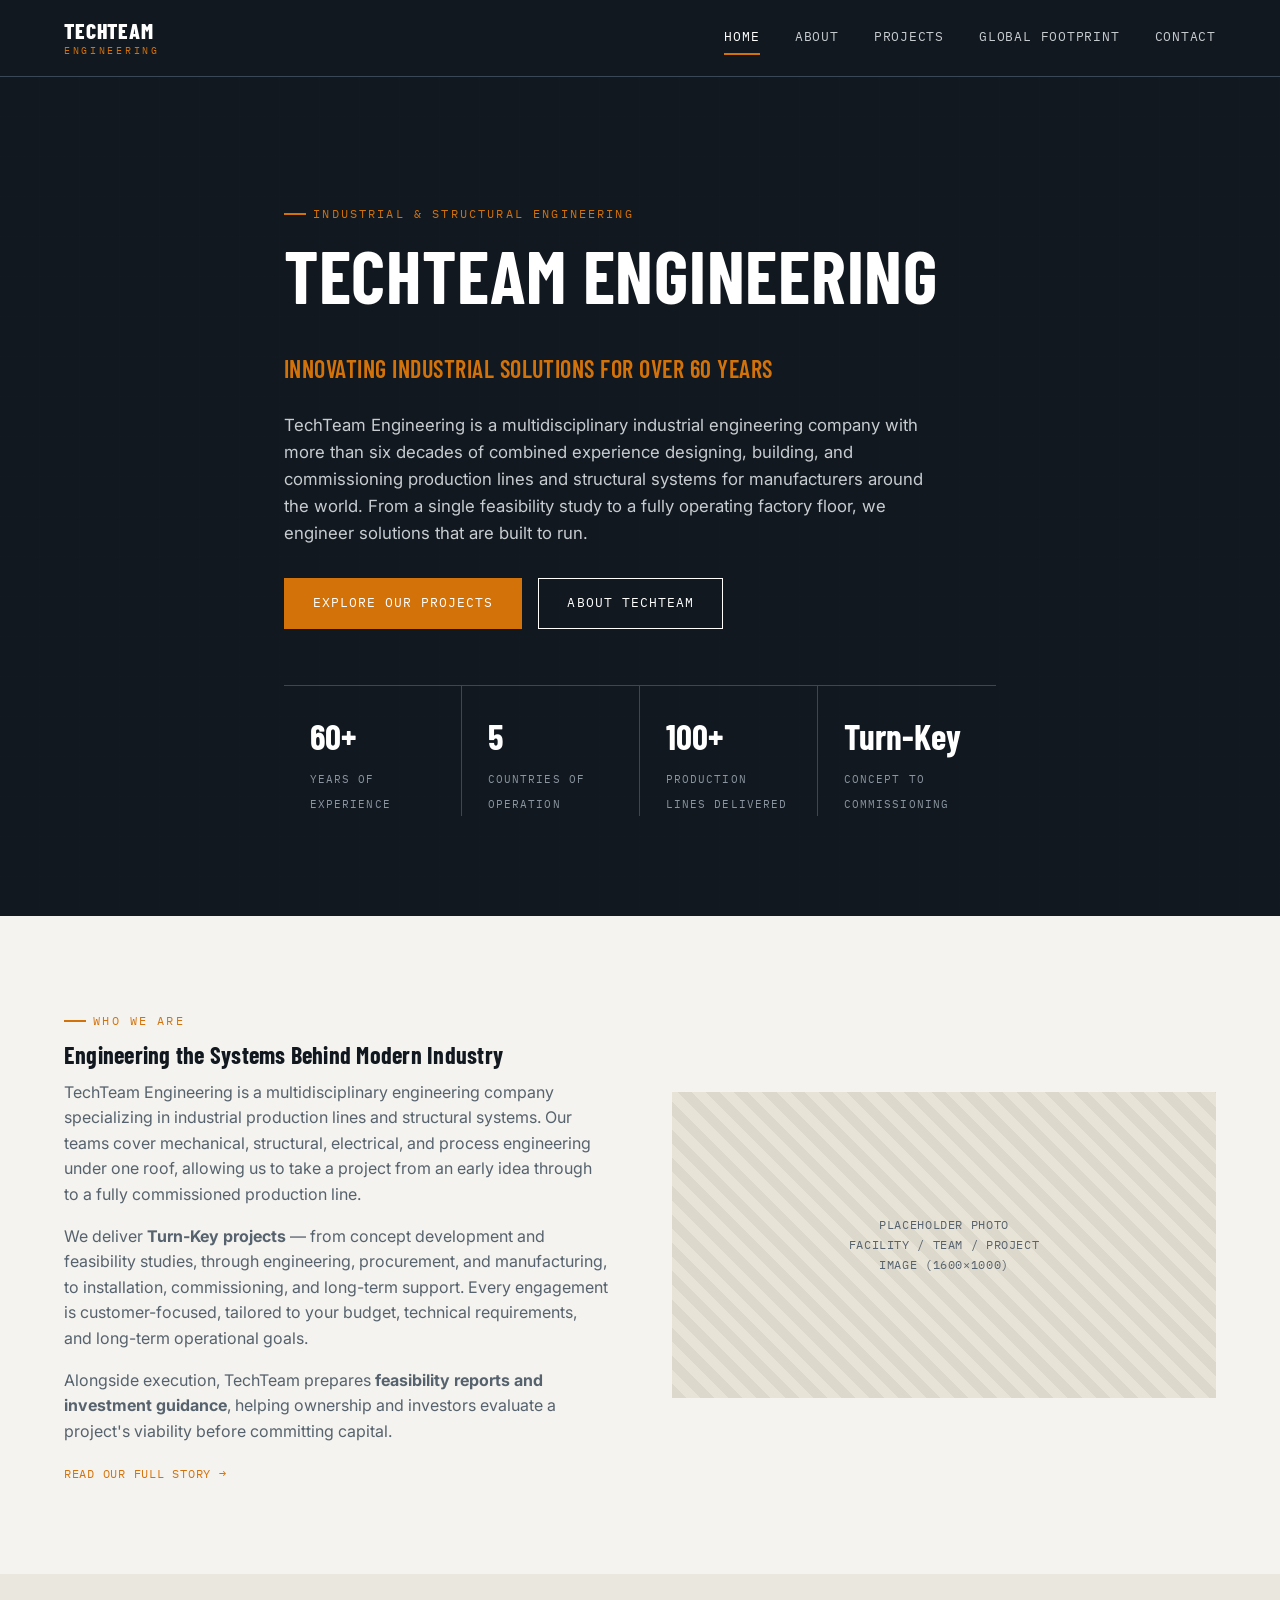
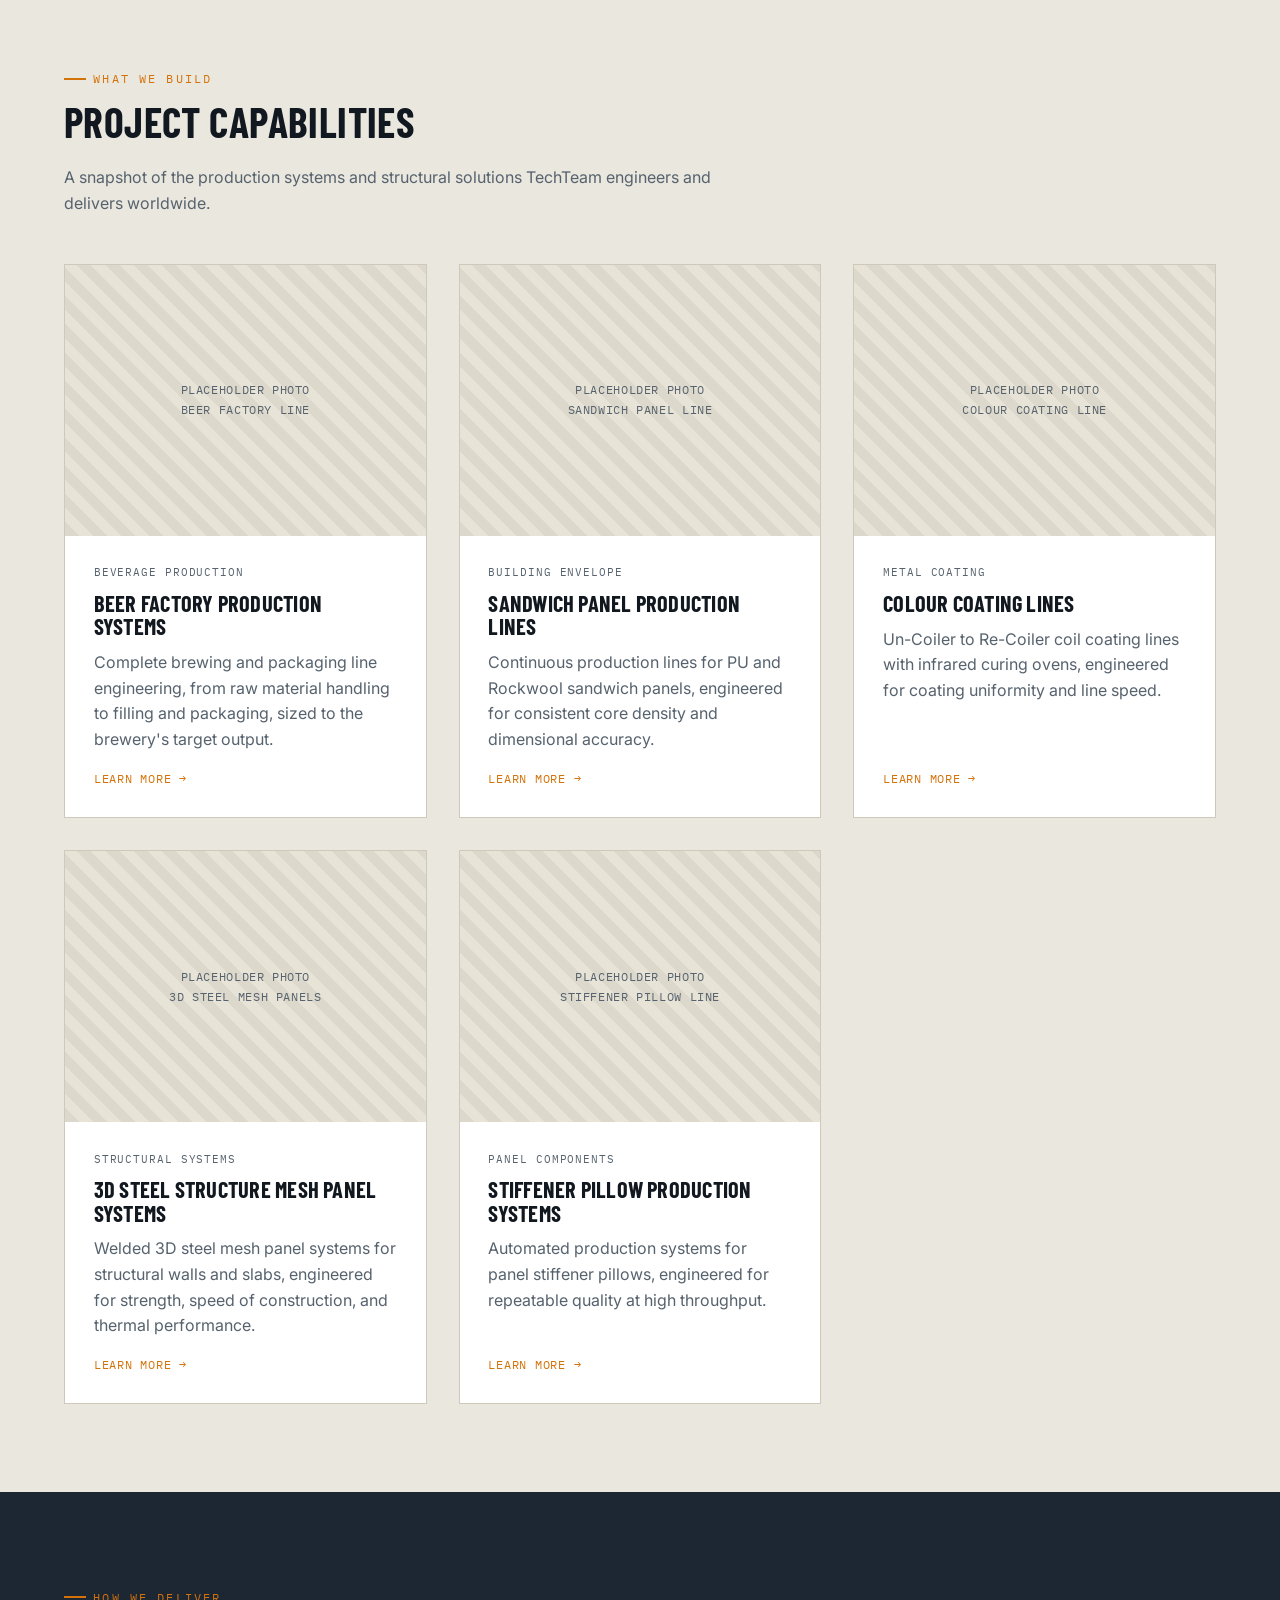
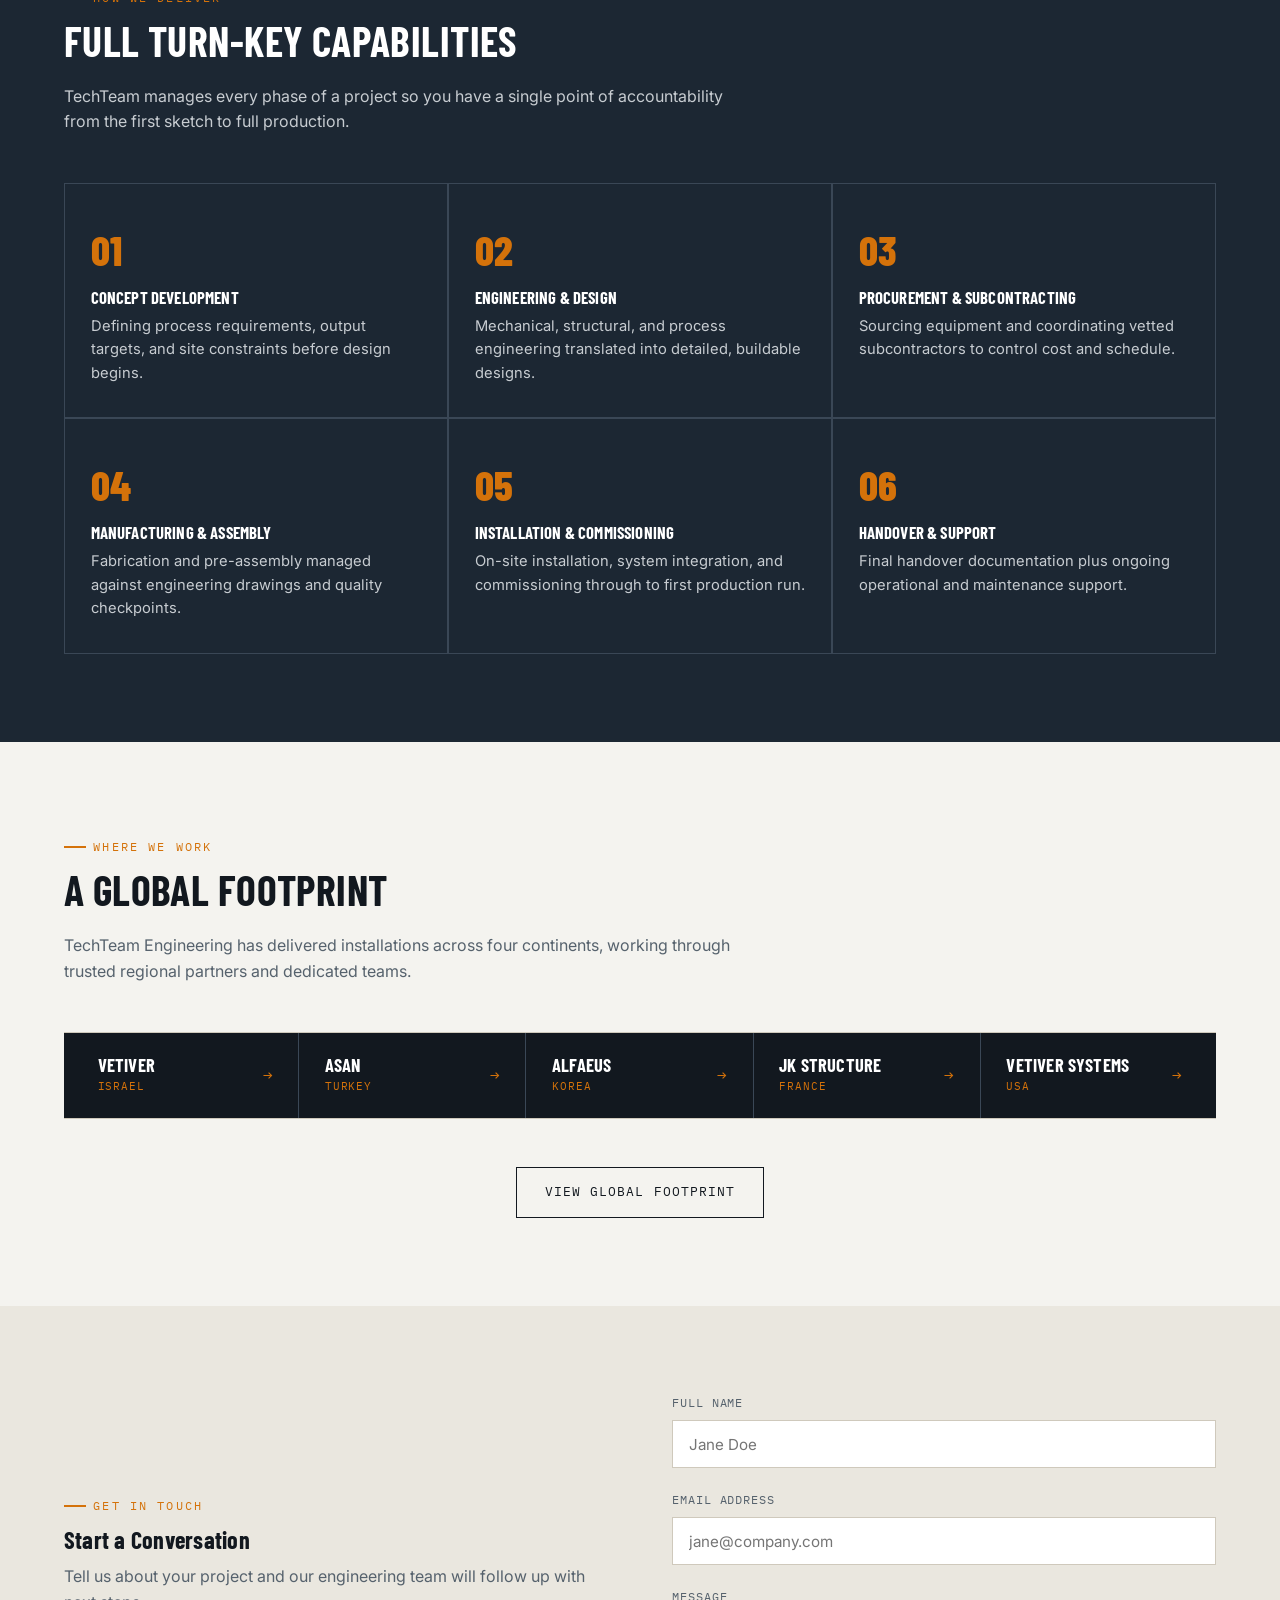
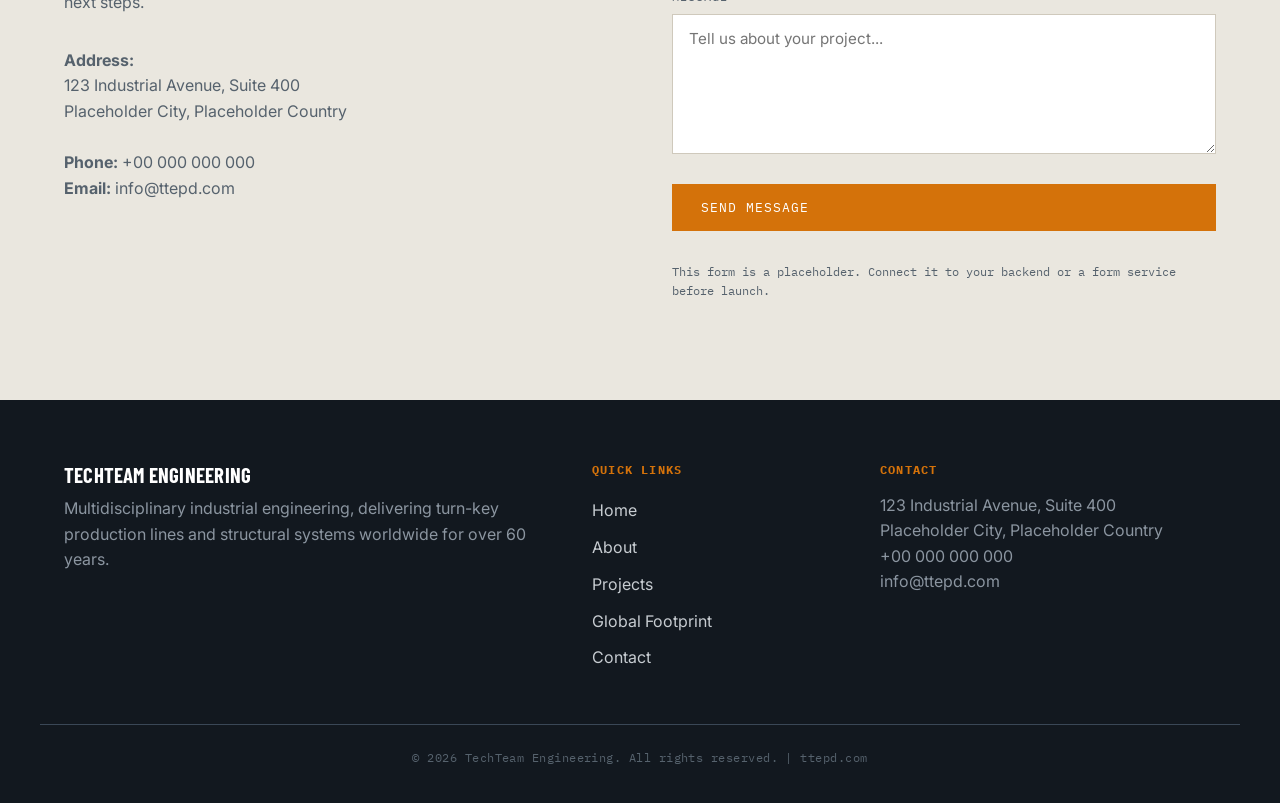
==== index.html @ 0a1051e6 "Initial upload" ====
<!DOCTYPE html>
<html lang="en">
<head>
<meta charset="UTF-8">
<meta name="viewport" content="width=device-width, initial-scale=1.0">
<title>TechTeam Engineering | Industrial Production Systems &amp; Turn-Key Solutions</title>
<meta name="description" content="TechTeam Engineering delivers turn-key industrial production lines and structural systems, from concept to commissioning, for over 60 years.">
<link rel="stylesheet" href="css/style.css">
</head>
<body>

<!-- ============================= HEADER / NAV ============================= -->
<header class="site-header">
  <div class="container header-inner">
    <a href="index.html" class="logo">TECHTEAM<span>ENGINEERING</span></a>
    <nav class="site-nav" id="siteNav">
      <a href="index.html">Home</a>
      <a href="about.html">About</a>
      <a href="projects.html">Projects</a>
      <a href="global-footprint.html">Global Footprint</a>
      <a href="contact.html">Contact</a>
    </nav>
    <button class="nav-toggle" id="navToggle" aria-label="Toggle navigation" aria-expanded="false">
      <span></span><span></span><span></span>
    </button>
  </div>
</header>

<main>

  <!-- ============================= 1. HERO SECTION ============================= -->
  <section class="hero">
    <div class="container hero-inner">
      <span class="eyebrow">Industrial &amp; Structural Engineering</span>
      <h1>TechTeam Engineering</h1>
      <p class="subtitle">Innovating Industrial Solutions for Over 60 Years</p>
      <!-- Placeholder: replace with the client's refined company introduction copy -->
      <p class="lead">
        TechTeam Engineering is a multidisciplinary industrial engineering company with more than six decades
        of combined experience designing, building, and commissioning production lines and structural systems
        for manufacturers around the world. From a single feasibility study to a fully operating factory floor,
        we engineer solutions that are built to run.
      </p>
      <div class="hero-actions">
        <a href="projects.html" class="btn btn-primary">Explore Our Projects</a>
        <a href="about.html" class="btn btn-outline">About TechTeam</a>
      </div>

      <!-- Nameplate stat strip — placeholder figures, update with verified company data -->
      <div class="nameplate">
        <div class="nameplate-item">
          <span class="num">60+</span>
          <span class="label">Years of Experience</span>
        </div>
        <div class="nameplate-item">
          <span class="num">5</span>
          <span class="label">Countries of Operation</span>
        </div>
        <div class="nameplate-item">
          <span class="num">100+</span>
          <span class="label">Production Lines Delivered</span>
        </div>
        <div class="nameplate-item">
          <span class="num">Turn-Key</span>
          <span class="label">Concept to Commissioning</span>
        </div>
      </div>
    </div>
  </section>

  <!-- ============================= 2. ABOUT / INTRO SECTION ============================= -->
  <section id="about">
    <div class="container split">
      <div>
        <span class="eyebrow">Who We Are</span>
        <h2>Engineering the Systems Behind Modern Industry</h2>
        <!-- Placeholder: expand with the company's full "About" narrative -->
        <p>
          TechTeam Engineering is a multidisciplinary engineering company specializing in industrial production
          lines and structural systems. Our teams cover mechanical, structural, electrical, and process
          engineering under one roof, allowing us to take a project from an early idea through to a fully
          commissioned production line.
        </p>
        <p>
          We deliver <strong>Turn-Key projects</strong> — from concept development and feasibility studies,
          through engineering, procurement, and manufacturing, to installation, commissioning, and long-term
          support. Every engagement is customer-focused, tailored to your budget, technical requirements, and
          long-term operational goals.
        </p>
        <p>
          Alongside execution, TechTeam prepares <strong>feasibility reports and investment guidance</strong>,
          helping ownership and investors evaluate a project's viability before committing capital.
        </p>
        <a href="about.html" class="card-link">Read Our Full Story →</a>
      </div>
      <div>
        <!-- Placeholder: replace with a photo of a TechTeam facility, project, or team -->
        <div class="placeholder-img wide blueprint-frame">
          <span>Placeholder Photo<br>Facility / Team / Project Image (1600×1000)</span>
        </div>
      </div>
    </div>
  </section>

  <!-- ============================= 3. PROJECTS OVERVIEW SECTION ============================= -->
  <section class="section-alt" id="projects-overview">
    <div class="container">
      <div class="section-head">
        <span class="eyebrow">What We Build</span>
        <h2>Project Capabilities</h2>
        <p>A snapshot of the production systems and structural solutions TechTeam engineers and delivers worldwide.</p>
      </div>

      <div class="card-grid">

        <!-- Project card 1 -->
        <div class="card">
          <div class="placeholder-img blueprint-frame">
            <span>Placeholder Photo<br>Beer Factory Line</span>
          </div>
          <div class="card-body">
            <span class="card-tag">Beverage Production</span>
            <h3>Beer Factory Production Systems</h3>
            <!-- Placeholder: add detailed description of beer factory systems -->
            <p>Complete brewing and packaging line engineering, from raw material handling to filling and
            packaging, sized to the brewery's target output.</p>
            <a class="card-link" href="projects.html#beer-factory">Learn More →</a>
          </div>
        </div>

        <!-- Project card 2 -->
        <div class="card">
          <div class="placeholder-img blueprint-frame">
            <span>Placeholder Photo<br>Sandwich Panel Line</span>
          </div>
          <div class="card-body">
            <span class="card-tag">Building Envelope</span>
            <h3>Sandwich Panel Production Lines</h3>
            <!-- Placeholder: add detailed description of PU / Rockwool panel lines -->
            <p>Continuous production lines for PU and Rockwool sandwich panels, engineered for consistent
            core density and dimensional accuracy.</p>
            <a class="card-link" href="projects.html#sandwich-panel">Learn More →</a>
          </div>
        </div>

        <!-- Project card 3 -->
        <div class="card">
          <div class="placeholder-img blueprint-frame">
            <span>Placeholder Photo<br>Colour Coating Line</span>
          </div>
          <div class="card-body">
            <span class="card-tag">Metal Coating</span>
            <h3>Colour Coating Lines</h3>
            <!-- Placeholder: add detailed description of un-coiler to re-coiler process -->
            <p>Un-Coiler to Re-Coiler coil coating lines with infrared curing ovens, engineered for coating
            uniformity and line speed.</p>
            <a class="card-link" href="projects.html#colour-coating">Learn More →</a>
          </div>
        </div>

        <!-- Project card 4 -->
        <div class="card">
          <div class="placeholder-img blueprint-frame">
            <span>Placeholder Photo<br>3D Steel Mesh Panels</span>
          </div>
          <div class="card-body">
            <span class="card-tag">Structural Systems</span>
            <h3>3D Steel Structure Mesh Panel Systems</h3>
            <!-- Placeholder: add detailed description of 3D mesh panel systems -->
            <p>Welded 3D steel mesh panel systems for structural walls and slabs, engineered for strength,
            speed of construction, and thermal performance.</p>
            <a class="card-link" href="projects.html#3d-mesh">Learn More →</a>
          </div>
        </div>

        <!-- Project card 5 -->
        <div class="card">
          <div class="placeholder-img blueprint-frame">
            <span>Placeholder Photo<br>Stiffener Pillow Line</span>
          </div>
          <div class="card-body">
            <span class="card-tag">Panel Components</span>
            <h3>Stiffener Pillow Production Systems</h3>
            <!-- Placeholder: add detailed description of stiffener pillow systems -->
            <p>Automated production systems for panel stiffener pillows, engineered for repeatable quality
            at high throughput.</p>
            <a class="card-link" href="projects.html#stiffener-pillow">Learn More →</a>
          </div>
        </div>

      </div>
    </div>
  </section>

  <!-- ============================= 4. TURN-KEY SOLUTIONS SECTION ============================= -->
  <section class="section-dark" id="turn-key">
    <div class="container">
      <div class="section-head">
        <span class="eyebrow">How We Deliver</span>
        <h2>Full Turn-Key Capabilities</h2>
        <p>TechTeam manages every phase of a project so you have a single point of accountability from the
        first sketch to full production.</p>
      </div>

      <div class="process-list">
        <div class="process-step">
          <span class="step-num">01</span>
          <h4>Concept Development</h4>
          <!-- Placeholder: expand on concept development process -->
          <p>Defining process requirements, output targets, and site constraints before design begins.</p>
        </div>
        <div class="process-step">
          <span class="step-num">02</span>
          <h4>Engineering &amp; Design</h4>
          <!-- Placeholder: expand on engineering & design process -->
          <p>Mechanical, structural, and process engineering translated into detailed, buildable designs.</p>
        </div>
        <div class="process-step">
          <span class="step-num">03</span>
          <h4>Procurement &amp; Subcontracting</h4>
          <!-- Placeholder: expand on procurement/subcontractor coordination -->
          <p>Sourcing equipment and coordinating vetted subcontractors to control cost and schedule.</p>
        </div>
        <div class="process-step">
          <span class="step-num">04</span>
          <h4>Manufacturing &amp; Assembly</h4>
          <!-- Placeholder: expand on manufacturing/assembly process -->
          <p>Fabrication and pre-assembly managed against engineering drawings and quality checkpoints.</p>
        </div>
        <div class="process-step">
          <span class="step-num">05</span>
          <h4>Installation &amp; Commissioning</h4>
          <!-- Placeholder: expand on installation/commissioning process -->
          <p>On-site installation, system integration, and commissioning through to first production run.</p>
        </div>
        <div class="process-step">
          <span class="step-num">06</span>
          <h4>Handover &amp; Support</h4>
          <!-- Placeholder: expand on handover/operational support -->
          <p>Final handover documentation plus ongoing operational and maintenance support.</p>
        </div>
      </div>
    </div>
  </section>

  <!-- ============================= 5. GLOBAL FOOTPRINT TEASER SECTION ============================= -->
  <section id="global-footprint-teaser">
    <div class="container">
      <div class="section-head">
        <span class="eyebrow">Where We Work</span>
        <h2>A Global Footprint</h2>
        <p>TechTeam Engineering has delivered installations across four continents, working through trusted
        regional partners and dedicated teams.</p>
      </div>
    </div>

    <div class="container">
      <div class="footprint-teaser-list" style="border-color:var(--color-line); background:var(--color-ink); padding:0 8px;">
        <a class="footprint-teaser-item" href="locations/vetiver-israel.html">
          <div>
            <h4>Vetiver</h4>
            <span class="country">Israel</span>
          </div>
          <span class="arrow">→</span>
        </a>
        <a class="footprint-teaser-item" href="locations/asan-turkey.html">
          <div>
            <h4>Asan</h4>
            <span class="country">Turkey</span>
          </div>
          <span class="arrow">→</span>
        </a>
        <a class="footprint-teaser-item" href="locations/alfaeus-korea.html">
          <div>
            <h4>Alfaeus</h4>
            <span class="country">Korea</span>
          </div>
          <span class="arrow">→</span>
        </a>
        <a class="footprint-teaser-item" href="locations/jk-structure-france.html">
          <div>
            <h4>JK Structure</h4>
            <span class="country">France</span>
          </div>
          <span class="arrow">→</span>
        </a>
        <a class="footprint-teaser-item" href="locations/vetiver-usa.html">
          <div>
            <h4>Vetiver Systems</h4>
            <span class="country">USA</span>
          </div>
          <span class="arrow">→</span>
        </a>
      </div>
    </div>

    <div class="container text-center mt-lg">
      <a href="global-footprint.html" class="btn btn-outline-dark">View Global Footprint</a>
    </div>
  </section>

  <!-- ============================= 6. CONTACT SECTION ============================= -->
  <section class="section-alt" id="contact">
    <div class="container split">
      <div>
        <span class="eyebrow">Get In Touch</span>
        <h2>Start a Conversation</h2>
        <!-- Placeholder: replace with real contact details -->
        <p>Tell us about your project and our engineering team will follow up with next steps.</p>
        <p style="margin-top:2rem;">
          <strong>Address:</strong><br>
          123 Industrial Avenue, Suite 400<br>
          Placeholder City, Placeholder Country<br><br>
          <strong>Phone:</strong> +00 000 000 000<br>
          <strong>Email:</strong> info@ttepd.com
        </p>
      </div>
      <div>
        <form class="form-grid" data-demo-form>
          <div class="field">
            <label for="home-name">Full Name</label>
            <input type="text" id="home-name" name="name" placeholder="Jane Doe" required>
          </div>
          <div class="field">
            <label for="home-email">Email Address</label>
            <input type="email" id="home-email" name="email" placeholder="jane@company.com" required>
          </div>
          <div class="field">
            <label for="home-message">Message</label>
            <textarea id="home-message" name="message" placeholder="Tell us about your project..." required></textarea>
          </div>
          <button type="submit" class="btn btn-primary">Send Message</button>
          <p class="form-note">This form is a placeholder. Connect it to your backend or a form service before launch.</p>
          <div class="form-success">Thank you — your message has been received. (Demo confirmation — no data was sent.)</div>
        </form>
      </div>
    </div>
  </section>

</main>

<!-- ============================= FOOTER ============================= -->
<footer class="site-footer">
  <div class="container footer-inner">
    <div class="footer-col">
      <h3>TechTeam Engineering</h3>
      <!-- Placeholder: company blurb for footer -->
      <p>Multidisciplinary industrial engineering, delivering turn-key production lines and structural
      systems worldwide for over 60 years.</p>
    </div>
    <div class="footer-col">
      <h4>Quick Links</h4>
      <a href="index.html">Home</a>
      <a href="about.html">About</a>
      <a href="projects.html">Projects</a>
      <a href="global-footprint.html">Global Footprint</a>
      <a href="contact.html">Contact</a>
    </div>
    <div class="footer-col">
      <h4>Contact</h4>
      <!-- Placeholder: replace with real contact info -->
      <p>123 Industrial Avenue, Suite 400<br>
      Placeholder City, Placeholder Country<br>
      +00 000 000 000<br>
      info@ttepd.com</p>
    </div>
  </div>
  <div class="footer-bottom">
    <p>&copy; 2026 TechTeam Engineering. All rights reserved. | ttepd.com</p>
  </div>
</footer>

<script src="js/script.js"></script>
</body>
</html>
---- css/style.css ----
/* ==========================================================================
   TechTeam Engineering — Shared Stylesheet
   Design system: "Blueprint / Steel Nameplate"
   -------------------------------------------------------------------------
   Palette:
     --color-bg        #F4F3EF  concrete white   (page background)
     --color-bg-alt    #EAE7DF  warm concrete     (alt section bg)
     --color-ink       #12181F  near-black steel  (headings / hero bg)
     --color-steel     #1C2733  deep steel blue   (dark sections)
     --color-steel-2   #2C3E50  lighter steel     (gradients / hover)
     --color-slate     #56626D  slate gray        (body copy on light)
     --color-line      #CFC9BC  hairline / rules
     --color-accent    #D4720A  safety orange     (accent, sparing)
     --color-accent-2  #B35F08  darker accent     (hover)
   ========================================================================== */

@import url('https://fonts.googleapis.com/css2?family=Barlow+Condensed:wght@500;600;700;800&family=Inter:wght@400;500;600;700&family=IBM+Plex+Mono:wght@400;500;600&display=swap');

:root{
  --color-bg:#F4F3EF;
  --color-bg-alt:#EAE7DF;
  --color-ink:#12181F;
  --color-steel:#1C2733;
  --color-steel-2:#2C3E50;
  --color-slate:#56626D;
  --color-line:#CFC9BC;
  --color-line-dark:#3A4756;
  --color-accent:#D4720A;
  --color-accent-2:#B35F08;
  --color-white:#FFFFFF;

  --font-display:'Barlow Condensed', sans-serif;
  --font-body:'Inter', sans-serif;
  --font-mono:'IBM Plex Mono', monospace;

  --container-w:1200px;
}

*,*::before,*::after{ box-sizing:border-box; }
html{ scroll-behavior:smooth; }
body{
  margin:0;
  font-family:var(--font-body);
  color:var(--color-ink);
  background:var(--color-bg);
  line-height:1.6;
  -webkit-font-smoothing:antialiased;
}
img{ max-width:100%; display:block; }
a{ color:inherit; text-decoration:none; }
ul{ margin:0; padding:0; list-style:none; }
h1,h2,h3,h4{
  font-family:var(--font-display);
  font-weight:700;
  line-height:1.05;
  margin:0 0 .5em;
  letter-spacing:.01em;
}
p{ margin:0 0 1em; color:var(--color-slate); }
.container{
  width:100%;
  max-width:var(--container-w);
  margin:0 auto;
  padding:0 24px;
}

/* Focus visibility */
a:focus-visible, button:focus-visible, input:focus-visible, textarea:focus-visible{
  outline:2px solid var(--color-accent);
  outline-offset:3px;
}

@media (prefers-reduced-motion: reduce){
  *{ animation-duration:.001ms !important; transition-duration:.001ms !important; scroll-behavior:auto !important; }
}

/* ---------- Eyebrow / mono labels ---------- */
.eyebrow{
  font-family:var(--font-mono);
  font-size:.75rem;
  letter-spacing:.18em;
  text-transform:uppercase;
  color:var(--color-accent);
  display:inline-flex;
  align-items:center;
  gap:.6em;
  margin-bottom:1em;
}
.eyebrow::before{
  content:'';
  width:22px;
  height:2px;
  background:var(--color-accent);
  display:inline-block;
}

/* ---------- Blueprint corner-bracket signature element ---------- */
.blueprint-frame{
  position:relative;
  background-repeat:no-repeat;
  background-image:
    linear-gradient(var(--color-accent), var(--color-accent)),
    linear-gradient(var(--color-accent), var(--color-accent)),
    linear-gradient(var(--color-accent), var(--color-accent)),
    linear-gradient(var(--color-accent), var(--color-accent)),
    linear-gradient(90deg, var(--color-accent), var(--color-accent)),
    linear-gradient(90deg, var(--color-accent), var(--color-accent)),
    linear-gradient(90deg, var(--color-accent), var(--color-accent)),
    linear-gradient(90deg, var(--color-accent), var(--color-accent));
  background-size:
    2px 22px, 2px 22px, 2px 22px, 2px 22px,
    22px 2px, 22px 2px, 22px 2px, 22px 2px;
  background-position:
    top -1px left -1px, top -1px right -1px, bottom -1px left -1px, bottom -1px right -1px,
    top -1px left -1px, top -1px right -1px, bottom -1px left -1px, bottom -1px right -1px;
  padding:10px;
}

/* ==========================================================================
   Header / Navigation
   ========================================================================== */
.site-header{
  position:sticky;
  top:0;
  z-index:100;
  background:var(--color-ink);
  border-bottom:1px solid var(--color-line-dark);
}
.header-inner{
  display:flex;
  align-items:center;
  justify-content:space-between;
  height:76px;
}
.logo{
  font-family:var(--font-display);
  font-weight:800;
  font-size:1.35rem;
  letter-spacing:.04em;
  color:var(--color-white);
  display:flex;
  flex-direction:column;
  line-height:1;
}
.logo span{
  font-family:var(--font-mono);
  font-weight:400;
  font-size:.6rem;
  letter-spacing:.28em;
  color:var(--color-accent);
  margin-top:4px;
}
.site-nav{
  display:flex;
  gap:2.2rem;
}
.site-nav a{
  font-family:var(--font-mono);
  font-size:.8rem;
  letter-spacing:.06em;
  text-transform:uppercase;
  color:#C7CCD1;
  padding:6px 0;
  border-bottom:2px solid transparent;
  transition:color .2s ease, border-color .2s ease;
}
.site-nav a:hover,
.site-nav a.active{
  color:var(--color-white);
  border-bottom-color:var(--color-accent);
}
.nav-toggle{
  display:none;
  flex-direction:column;
  justify-content:center;
  gap:5px;
  width:38px;
  height:38px;
  background:transparent;
  border:1px solid var(--color-line-dark);
  cursor:pointer;
  padding:8px;
}
.nav-toggle span{
  display:block;
  height:2px;
  background:var(--color-white);
}

@media (max-width:860px){
  .nav-toggle{ display:flex; }
  .site-nav{
    position:absolute;
    top:76px;
    left:0;
    right:0;
    background:var(--color-ink);
    flex-direction:column;
    gap:0;
    max-height:0;
    overflow:hidden;
    border-bottom:1px solid var(--color-line-dark);
    transition:max-height .3s ease;
  }
  .site-nav.open{ max-height:340px; }
  .site-nav a{
    padding:16px 24px;
    border-bottom:1px solid var(--color-line-dark);
    width:100%;
  }
}

/* ==========================================================================
   Buttons
   ========================================================================== */
.btn{
  display:inline-flex;
  align-items:center;
  gap:.6em;
  font-family:var(--font-mono);
  font-size:.8rem;
  letter-spacing:.08em;
  text-transform:uppercase;
  padding:14px 28px;
  border:1px solid transparent;
  cursor:pointer;
  transition:background .2s ease, color .2s ease, border-color .2s ease;
}
.btn-primary{
  background:var(--color-accent);
  color:var(--color-white);
}
.btn-primary:hover{ background:var(--color-accent-2); }
.btn-outline{
  background:transparent;
  border-color:currentColor;
  color:var(--color-white);
}
.btn-outline:hover{ background:rgba(255,255,255,.1); }
.btn-outline-dark{
  background:transparent;
  border-color:var(--color-ink);
  color:var(--color-ink);
}
.btn-outline-dark:hover{ background:var(--color-ink); color:var(--color-white); }

/* ==========================================================================
   Hero (generic, reused/adapted per page)
   ========================================================================== */
.hero{
  position:relative;
  background:
    linear-gradient(180deg, rgba(18,24,31,.88), rgba(18,24,31,.94)),
    repeating-linear-gradient(0deg, transparent, transparent 39px, rgba(255,255,255,.05) 40px),
    repeating-linear-gradient(90deg, transparent, transparent 39px, rgba(255,255,255,.05) 40px),
    var(--color-ink);
  color:var(--color-white);
  padding:120px 0 100px;
}
.hero-inner{ max-width:760px; }
.hero .eyebrow{ color:var(--color-accent); }
.hero h1{
  font-size:clamp(2.6rem, 6vw, 4.6rem);
  color:var(--color-white);
  text-transform:uppercase;
}
.hero .subtitle{
  font-family:var(--font-display);
  font-weight:600;
  font-size:clamp(1.1rem, 2.4vw, 1.5rem);
  color:var(--color-accent);
  margin-bottom:1em;
  text-transform:uppercase;
  letter-spacing:.02em;
}
.hero p.lead{
  color:#C7CCD1;
  font-size:1.05rem;
  max-width:640px;
}
.hero-actions{
  display:flex;
  gap:1rem;
  margin-top:2rem;
  flex-wrap:wrap;
}

/* Nameplate stat strip inside hero */
.nameplate{
  display:flex;
  flex-wrap:wrap;
  gap:0;
  margin-top:3.5rem;
  border-top:1px solid var(--color-line-dark);
}
.nameplate-item{
  flex:1 1 160px;
  padding:1.4rem 1.6rem 0;
  border-right:1px solid var(--color-line-dark);
}
.nameplate-item:last-child{ border-right:none; }
.nameplate-item .num{
  font-family:var(--font-display);
  font-size:2.2rem;
  font-weight:700;
  color:var(--color-white);
  display:block;
}
.nameplate-item .label{
  font-family:var(--font-mono);
  font-size:.7rem;
  letter-spacing:.1em;
  text-transform:uppercase;
  color:#8B95A0;
}

/* Small page hero used on interior pages */
.page-hero{
  background:var(--color-ink);
  color:var(--color-white);
  padding:80px 0 60px;
  background-image:
    linear-gradient(180deg, rgba(18,24,31,.9), rgba(18,24,31,.96)),
    repeating-linear-gradient(0deg, transparent, transparent 39px, rgba(255,255,255,.05) 40px),
    repeating-linear-gradient(90deg, transparent, transparent 39px, rgba(255,255,255,.05) 40px);
}
.page-hero h1{
  color:var(--color-white);
  font-size:clamp(2.2rem, 5vw, 3.4rem);
  text-transform:uppercase;
}
.breadcrumb{
  font-family:var(--font-mono);
  font-size:.75rem;
  letter-spacing:.06em;
  text-transform:uppercase;
  color:#8B95A0;
  margin-bottom:1.4rem;
}
.breadcrumb a{ color:var(--color-accent); }
.breadcrumb a:hover{ text-decoration:underline; }

/* ==========================================================================
   Sections
   ========================================================================== */
section{ padding:88px 0; }
.section-alt{ background:var(--color-bg-alt); }
.section-dark{ background:var(--color-steel); color:var(--color-white); }
.section-dark h2, .section-dark h3{ color:var(--color-white); }
.section-dark p{ color:#C7CCD1; }
.section-dark .eyebrow{ color:var(--color-accent); }

.section-head{
  max-width:680px;
  margin-bottom:3rem;
}
.section-head h2{
  font-size:clamp(1.9rem, 4vw, 2.6rem);
  text-transform:uppercase;
}

/* ---------- Two column layout ---------- */
.split{
  display:grid;
  grid-template-columns:1fr 1fr;
  gap:4rem;
  align-items:center;
}
@media (max-width:860px){
  .split{ grid-template-columns:1fr; gap:2.4rem; }
}

/* ---------- Placeholder image box ---------- */
.placeholder-img{
  width:100%;
  aspect-ratio:4/3;
  background:
    repeating-linear-gradient(45deg, #DCD8CC, #DCD8CC 10px, #E7E3D7 10px, #E7E3D7 20px);
  display:flex;
  align-items:center;
  justify-content:center;
  text-align:center;
  color:var(--color-slate);
  font-family:var(--font-mono);
  font-size:.78rem;
  letter-spacing:.05em;
  text-transform:uppercase;
  padding:1rem;
}
.placeholder-img span{ max-width:220px; }
.placeholder-img.wide{ aspect-ratio:16/9; }
.placeholder-img.square{ aspect-ratio:1/1; }

/* ==========================================================================
   Cards — Projects / Turn-Key steps / Locations
   ========================================================================== */
.card-grid{
  display:grid;
  grid-template-columns:repeat(3, 1fr);
  gap:2rem;
}
@media (max-width:960px){ .card-grid{ grid-template-columns:repeat(2, 1fr); } }
@media (max-width:640px){ .card-grid{ grid-template-columns:1fr; } }

.card{
  background:var(--color-white);
  border:1px solid var(--color-line);
  display:flex;
  flex-direction:column;
  height:100%;
}
.card-body{
  padding:1.8rem;
  display:flex;
  flex-direction:column;
  flex:1;
}
.card-body h3{ font-size:1.4rem; text-transform:uppercase; }
.card-body p{ flex:1; }
.card-link{
  font-family:var(--font-mono);
  font-size:.78rem;
  letter-spacing:.06em;
  text-transform:uppercase;
  color:var(--color-accent);
  display:inline-flex;
  align-items:center;
  gap:.5em;
  margin-top:auto;
}
.card-link:hover{ text-decoration:underline; }
.card-tag{
  font-family:var(--font-mono);
  font-size:.7rem;
  letter-spacing:.08em;
  text-transform:uppercase;
  color:var(--color-slate);
  margin-bottom:.6rem;
}

/* ---------- Numbered process steps (genuinely sequential -> numbers OK) ---------- */
.process-list{
  display:grid;
  grid-template-columns:repeat(3, 1fr);
  gap:2px;
  background:var(--color-line-dark);
  border:1px solid var(--color-line-dark);
}
@media (max-width:860px){ .process-list{ grid-template-columns:repeat(2, 1fr); } }
@media (max-width:560px){ .process-list{ grid-template-columns:1fr; } }
.process-step{
  background:var(--color-steel);
  padding:2rem 1.6rem;
}
.process-step .step-num{
  font-family:var(--font-display);
  font-size:2.6rem;
  font-weight:800;
  color:var(--color-accent);
  display:block;
  margin-bottom:.4rem;
}
.process-step h4{
  color:var(--color-white);
  text-transform:uppercase;
  font-size:1.05rem;
}
.process-step p{ margin:0; font-size:.92rem; }

/* ---------- Location grid ---------- */
.location-grid{
  display:grid;
  grid-template-columns:repeat(3, 1fr);
  gap:2rem;
}
@media (max-width:960px){ .location-grid{ grid-template-columns:repeat(2, 1fr); } }
@media (max-width:640px){ .location-grid{ grid-template-columns:1fr; } }

.location-card{
  position:relative;
  border:1px solid var(--color-line);
  background:var(--color-white);
}
.location-card .loc-photo{
  aspect-ratio:4/3;
}
.location-card .loc-body{ padding:1.6rem; }
.location-card .loc-country{
  font-family:var(--font-mono);
  font-size:.7rem;
  letter-spacing:.1em;
  text-transform:uppercase;
  color:var(--color-accent);
}
.location-card h3{
  text-transform:uppercase;
  font-size:1.3rem;
  margin:.3rem 0 .8rem;
}

/* ==========================================================================
   Gallery grid (location pages)
   ========================================================================== */
.gallery-grid{
  display:grid;
  grid-template-columns:repeat(3, 1fr);
  gap:1.5rem;
}
@media (max-width:860px){ .gallery-grid{ grid-template-columns:repeat(2, 1fr); } }
@media (max-width:560px){ .gallery-grid{ grid-template-columns:1fr; } }

/* ---------- Feature list (key features / tech used) ---------- */
.feature-list{
  display:grid;
  grid-template-columns:repeat(2, 1fr);
  gap:1.4rem 2.4rem;
}
@media (max-width:640px){ .feature-list{ grid-template-columns:1fr; } }
.feature-item{
  display:flex;
  gap:1rem;
  padding:1.2rem 0;
  border-top:1px solid var(--color-line);
}
.feature-item .marker{
  font-family:var(--font-mono);
  color:var(--color-accent);
  font-weight:600;
}
.feature-item h4{ font-size:1.05rem; text-transform:uppercase; margin:0 0 .3rem; }
.feature-item p{ margin:0; font-size:.92rem; }

/* ==========================================================================
   Forms
   ========================================================================== */
.form-grid{
  display:grid;
  gap:1.4rem;
}
.form-row{
  display:grid;
  grid-template-columns:1fr 1fr;
  gap:1.4rem;
}
@media (max-width:640px){ .form-row{ grid-template-columns:1fr; } }

.field label{
  display:block;
  font-family:var(--font-mono);
  font-size:.72rem;
  letter-spacing:.08em;
  text-transform:uppercase;
  color:var(--color-slate);
  margin-bottom:.5rem;
}
.field input,
.field textarea{
  width:100%;
  font-family:var(--font-body);
  font-size:.95rem;
  padding:.85rem 1rem;
  border:1px solid var(--color-line);
  background:var(--color-white);
  color:var(--color-ink);
}
.field textarea{ resize:vertical; min-height:140px; }
.field input:focus, .field textarea:focus{
  border-color:var(--color-accent);
}
.form-note{
  font-family:var(--font-mono);
  font-size:.75rem;
  color:var(--color-slate);
  margin-top:.5rem;
}
.form-success{
  display:none;
  font-family:var(--font-mono);
  font-size:.85rem;
  color:#1C7A3C;
  border:1px solid #1C7A3C;
  padding:1rem 1.2rem;
  margin-top:1.2rem;
}
.form-success.visible{ display:block; }

/* ---------- Map placeholder ---------- */
.map-placeholder{
  width:100%;
  aspect-ratio:16/7;
  background:
    repeating-linear-gradient(0deg, #E2DECF, #E2DECF 1px, transparent 1px, transparent 40px),
    repeating-linear-gradient(90deg, #E2DECF, #E2DECF 1px, transparent 1px, transparent 40px),
    var(--color-bg-alt);
  display:flex;
  align-items:center;
  justify-content:center;
  color:var(--color-slate);
  font-family:var(--font-mono);
  font-size:.8rem;
  letter-spacing:.06em;
  text-transform:uppercase;
  border:1px solid var(--color-line);
}

/* ==========================================================================
   Global Footprint teaser (home page)
   ========================================================================== */
.footprint-teaser-list{
  display:flex;
  flex-wrap:wrap;
  border-top:1px solid var(--color-line-dark);
  border-bottom:1px solid var(--color-line-dark);
  margin-top:2rem;
}
.footprint-teaser-item{
  flex:1 1 200px;
  padding:1.4rem 1.6rem;
  border-right:1px solid var(--color-line-dark);
  display:flex;
  justify-content:space-between;
  align-items:center;
  gap:1rem;
  transition:background .2s ease;
}
.footprint-teaser-item:hover{ background:rgba(255,255,255,.04); }
.footprint-teaser-item:last-child{ border-right:none; }
.footprint-teaser-item .country{
  font-family:var(--font-mono);
  font-size:.7rem;
  letter-spacing:.08em;
  text-transform:uppercase;
  color:var(--color-accent);
  display:block;
  margin-top:.2rem;
}
.footprint-teaser-item h4{ margin:0; color:var(--color-white); font-size:1.15rem; text-transform:uppercase; }
.footprint-teaser-item .arrow{ color:var(--color-accent); font-family:var(--font-mono); }

/* ==========================================================================
   Footer
   ========================================================================== */
.site-footer{
  background:var(--color-ink);
  color:#C7CCD1;
  padding-top:64px;
}
.footer-inner{
  display:grid;
  grid-template-columns:2fr 1fr 1.4fr;
  gap:3rem;
  padding-bottom:48px;
  border-bottom:1px solid var(--color-line-dark);
}
@media (max-width:760px){
  .footer-inner{ grid-template-columns:1fr; gap:2rem; }
}
.footer-col h3{ color:var(--color-white); font-size:1.3rem; text-transform:uppercase; }
.footer-col h4{
  font-family:var(--font-mono);
  font-size:.75rem;
  letter-spacing:.1em;
  text-transform:uppercase;
  color:var(--color-accent);
  margin-bottom:1rem;
}
.footer-col a{
  display:block;
  padding:.35rem 0;
  color:#C7CCD1;
}
.footer-col a:hover{ color:var(--color-white); }
.footer-col p{ color:#8B95A0; }
.footer-bottom{
  padding:24px 0;
  font-family:var(--font-mono);
  font-size:.72rem;
  letter-spacing:.04em;
  color:#8B95A0;
  text-align:center;
}

/* ==========================================================================
   Utility
   ========================================================================== */
.text-center{ text-align:center; margin-left:auto; margin-right:auto; }
.mt-lg{ margin-top:3rem; }
.center-actions{ display:flex; justify-content:center; gap:1rem; flex-wrap:wrap; }
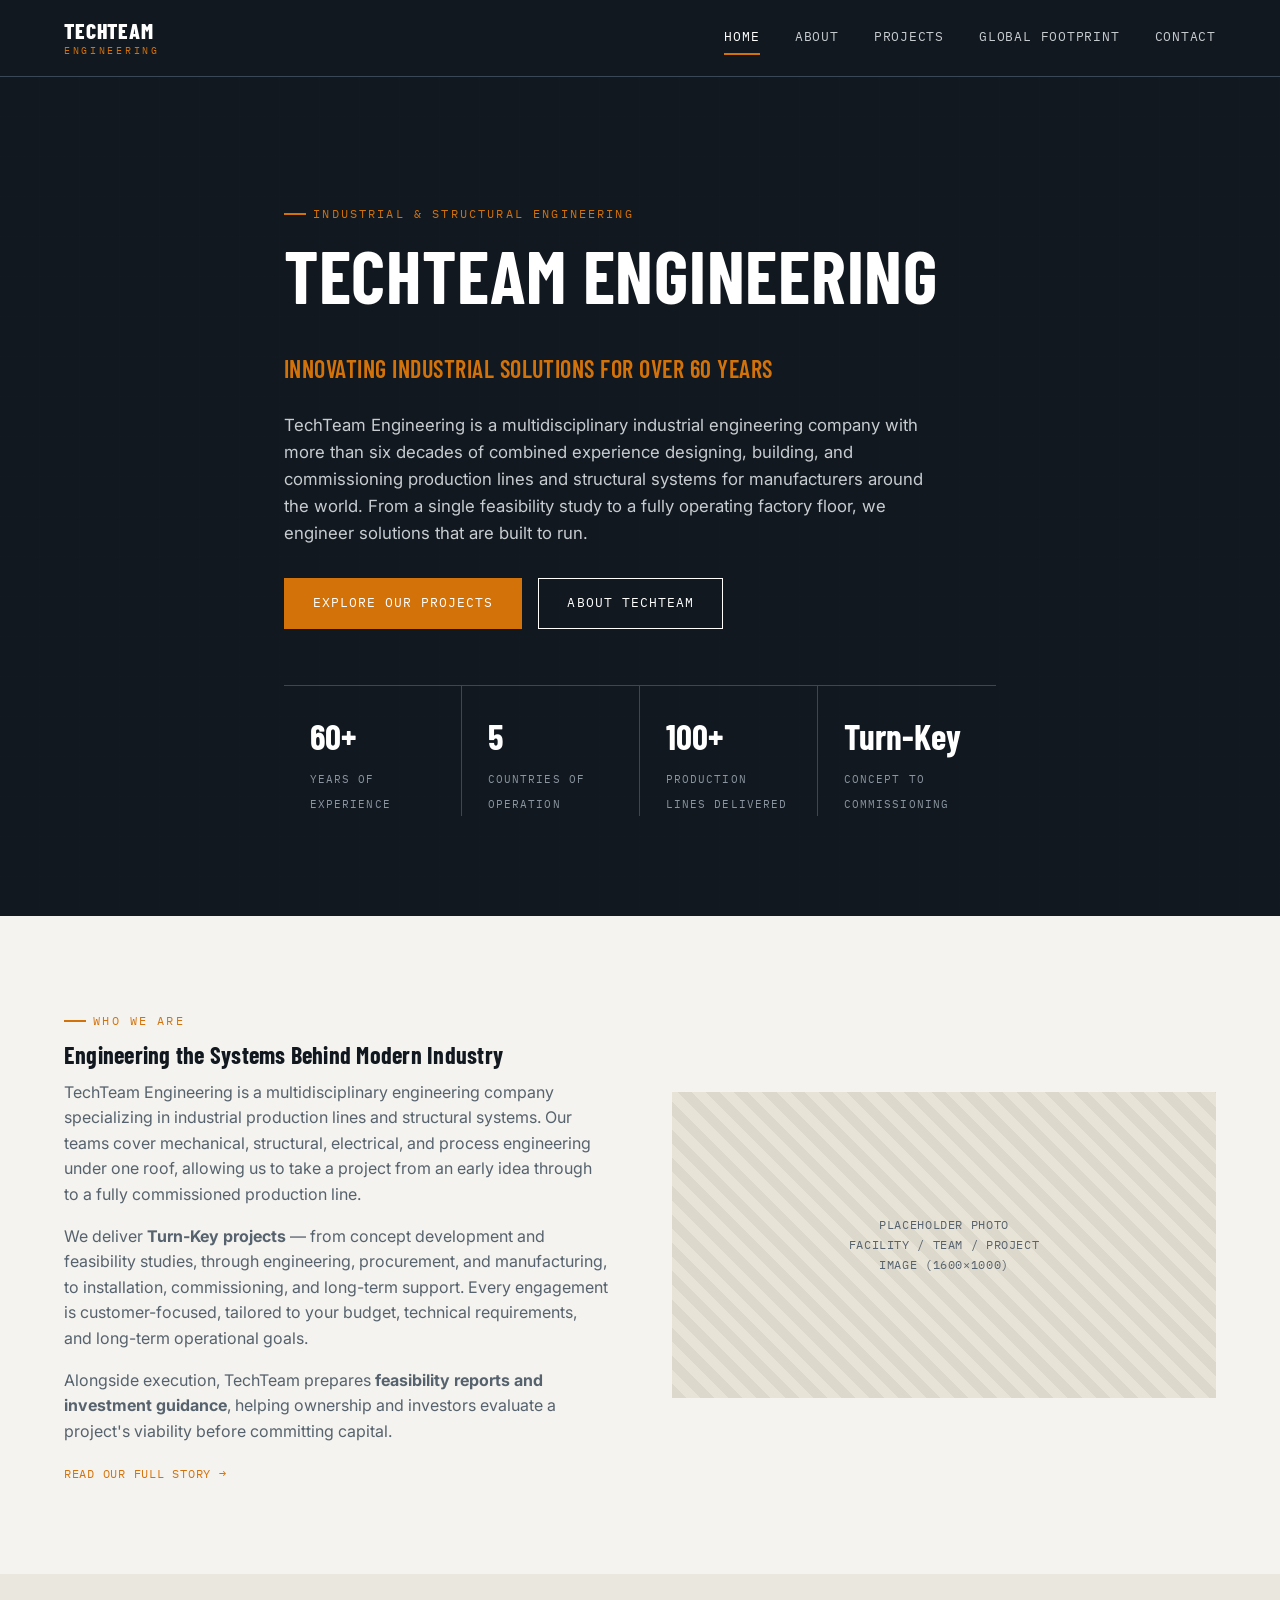
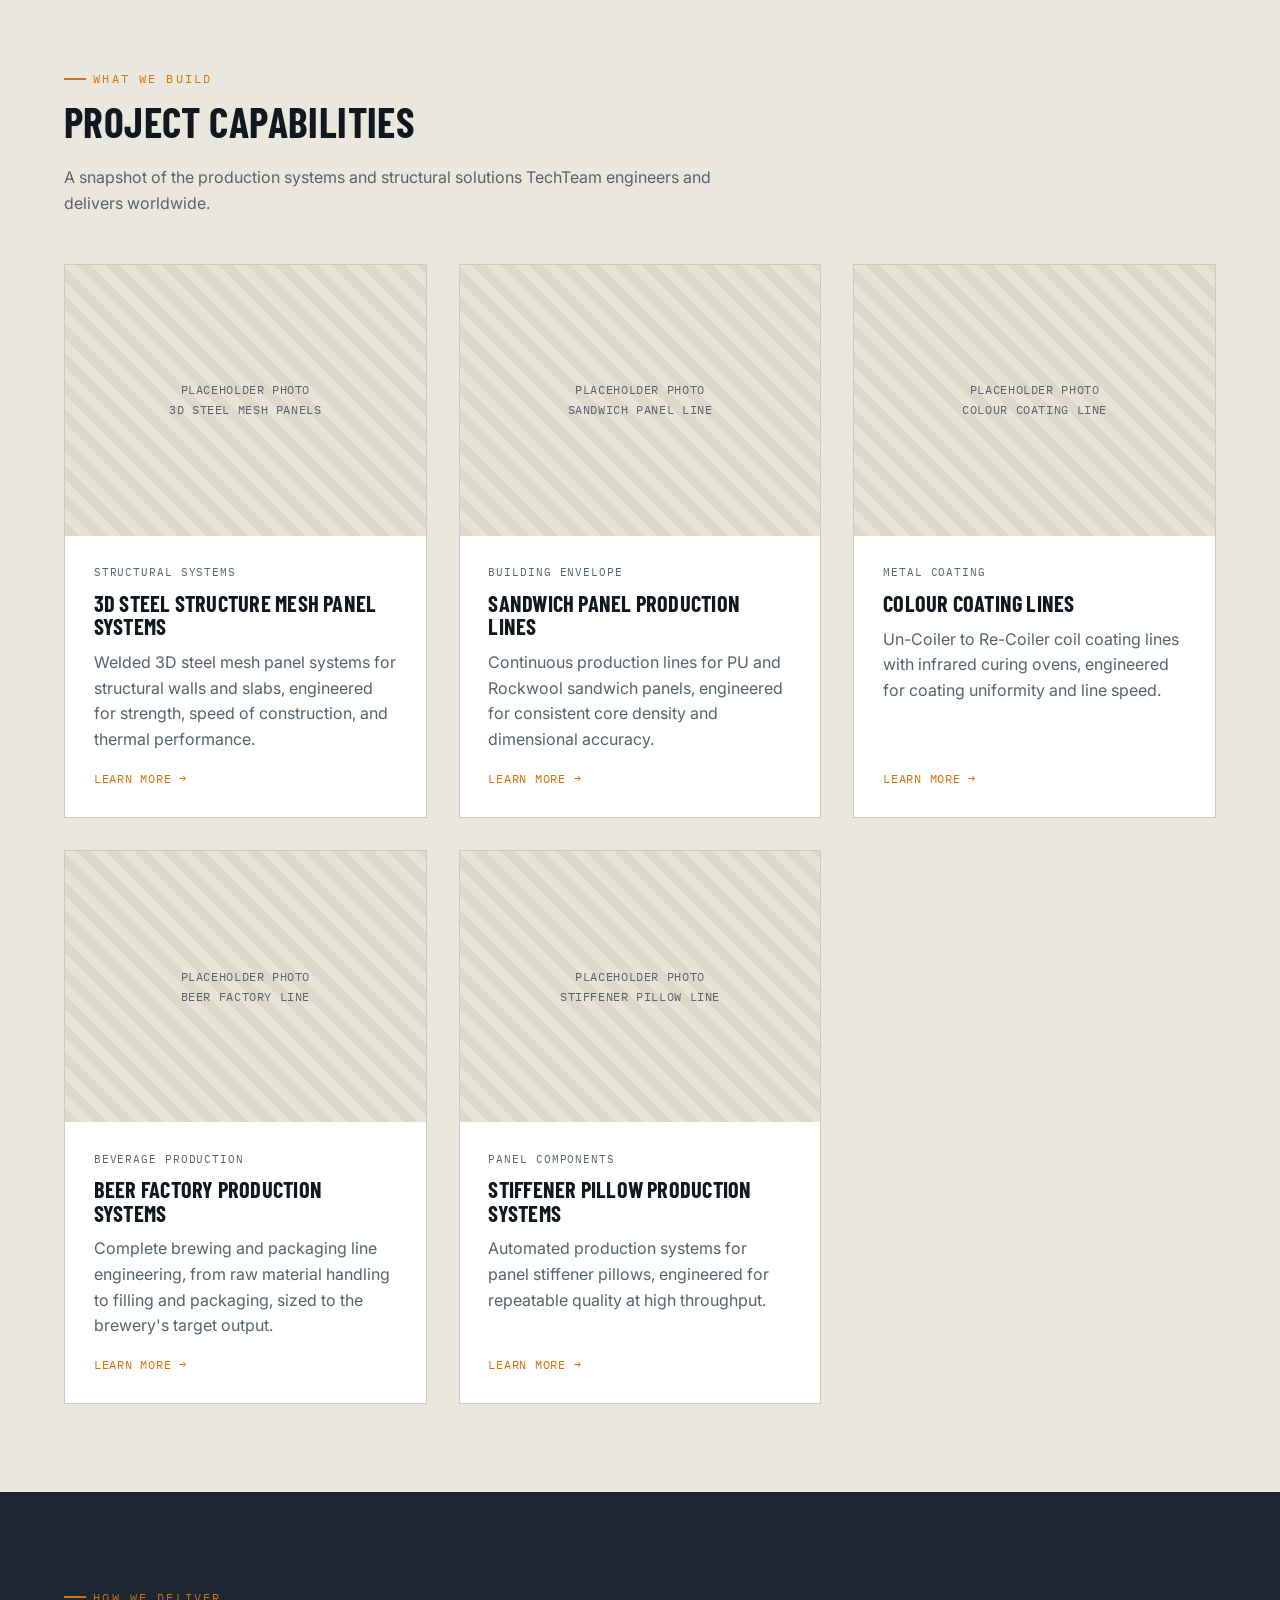
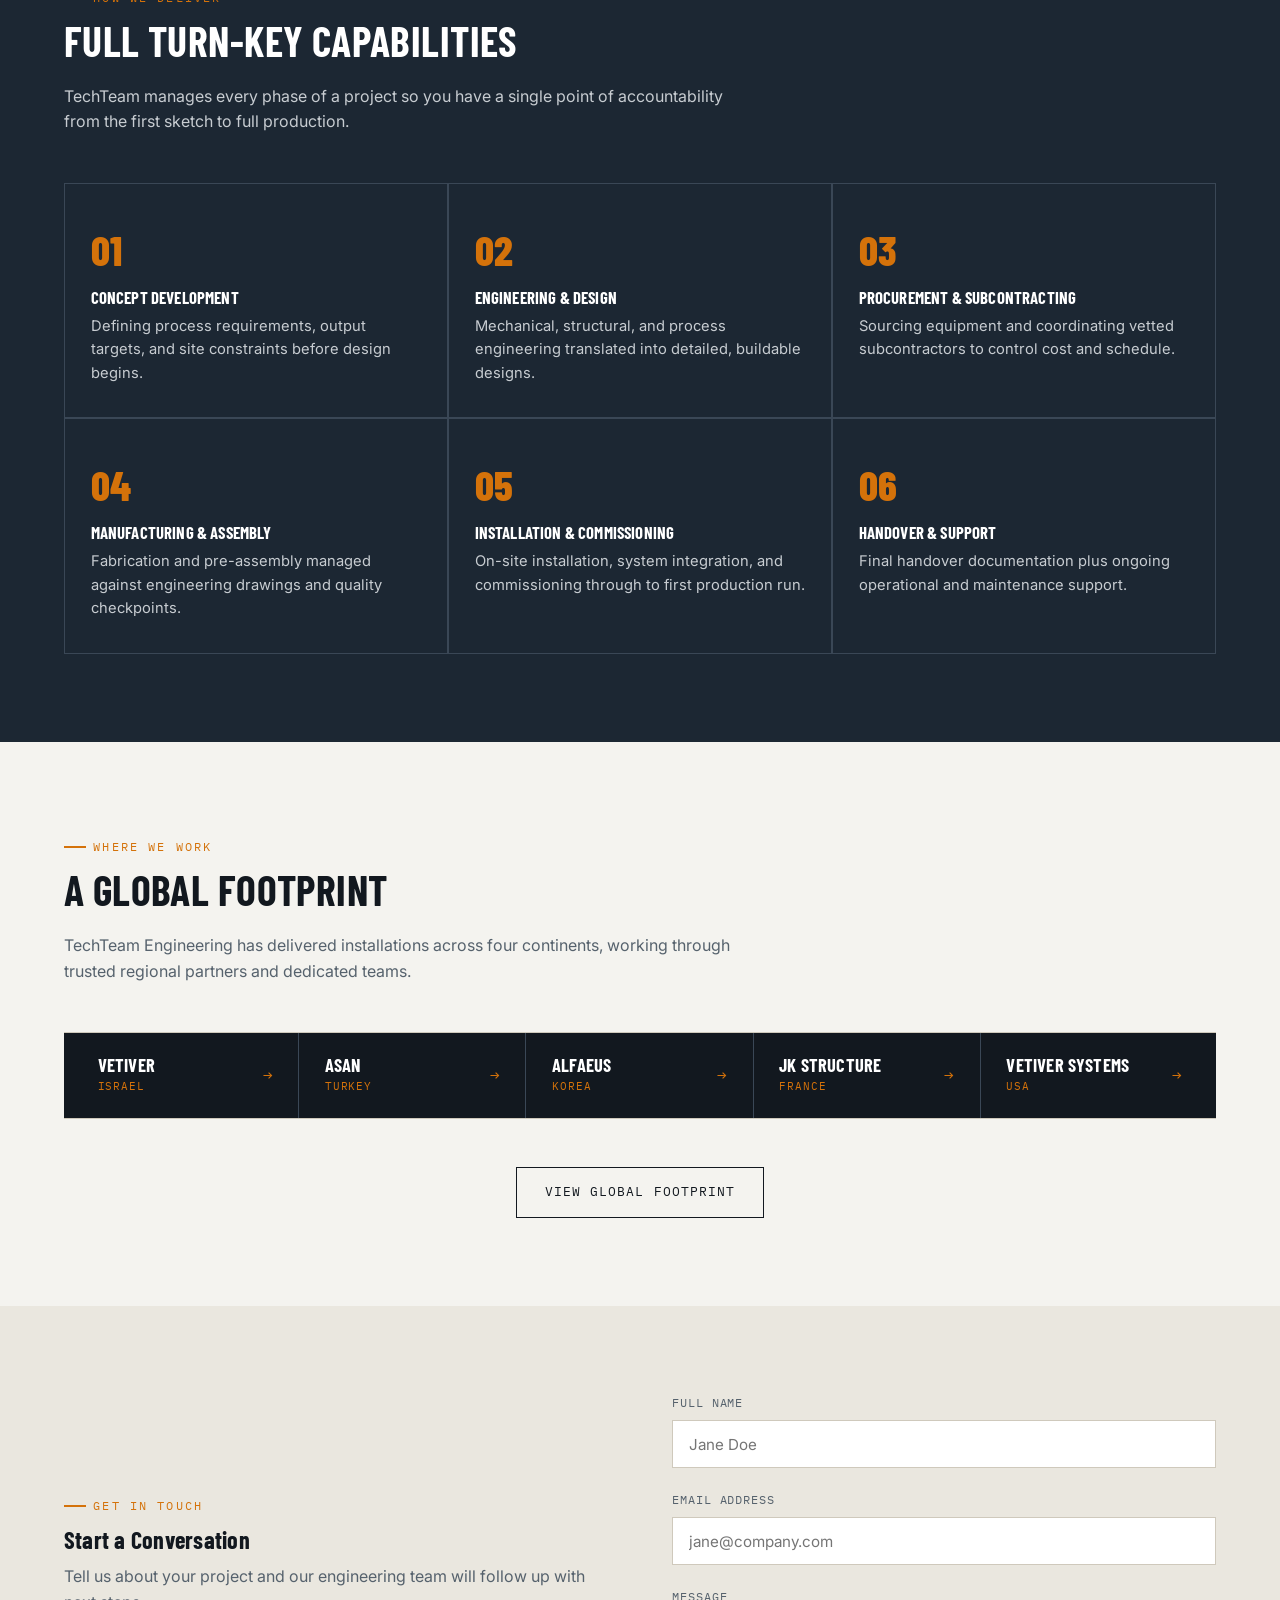
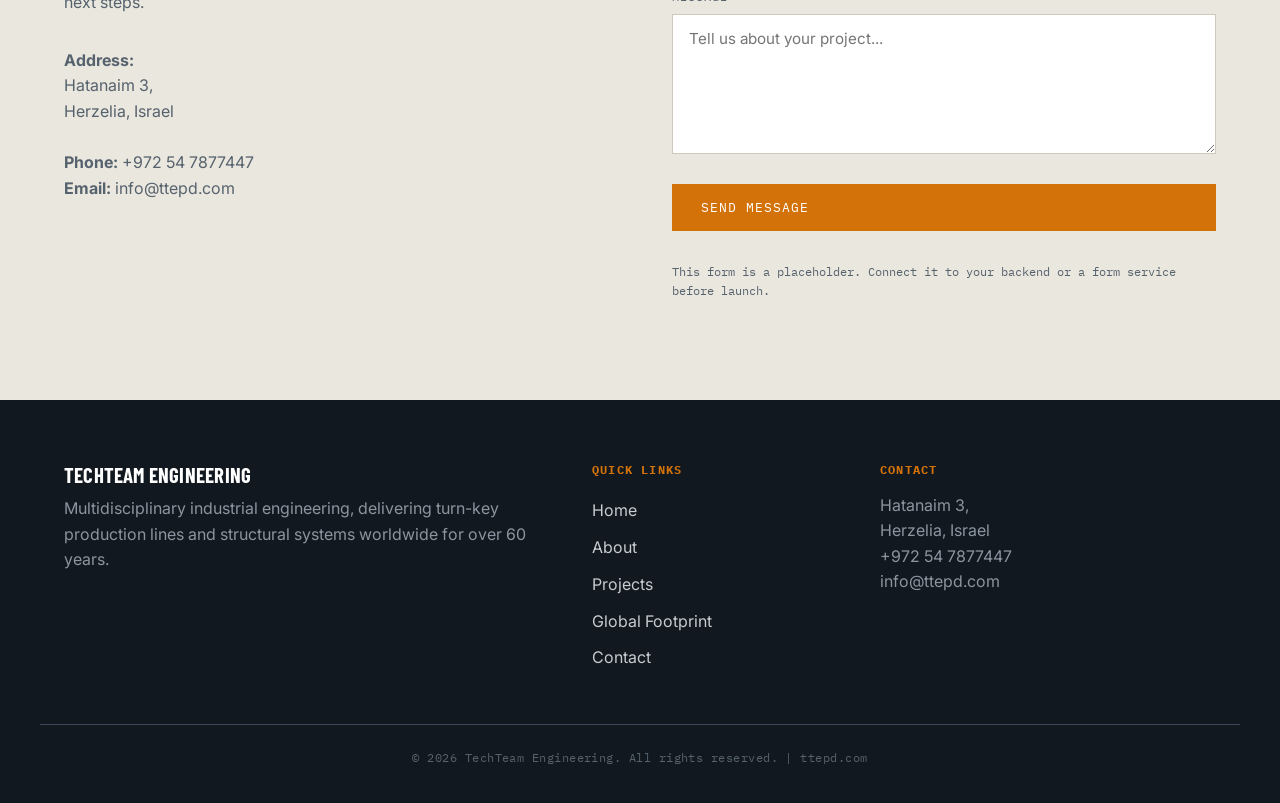
==== commit b7c639c1: "added images for sandwich panel" ====
--- a/index.html
+++ b/index.html
@@ -114,6 +114,51 @@
       <div class="card-grid">
 
         <!-- Project card 1 -->
+        <div class="card card-first">
+          <div class="placeholder-img blueprint-frame">
+            <span>Placeholder Photo<br>3D Steel Mesh Panels</span>
+          </div>
+          <div class="card-body">
+            <span class="card-tag">Structural Systems</span>
+            <h3>3D Steel Structure Mesh Panel Systems</h3>
+            <!-- Placeholder: add detailed description of 3D mesh panel systems -->
+            <p>Welded 3D steel mesh panel systems for structural walls and slabs, engineered for strength,
+            speed of construction, and thermal performance.</p>
+            <a class="card-link" href="projects.html#3d-mesh">Learn More →</a>
+          </div>
+        </div>
+
+        <!-- Project card 2 -->
+        <div class="card">
+          <div class="placeholder-img blueprint-frame">
+            <span>Placeholder Photo<br>Sandwich Panel Line</span>
+          </div>
+          <div class="card-body">
+            <span class="card-tag">Building Envelope</span>
+            <h3>Sandwich Panel Production Lines</h3>
+            <!-- Placeholder: add detailed description of PU / Rockwool panel lines -->
+            <p>Continuous production lines for PU and Rockwool sandwich panels, engineered for consistent
+            core density and dimensional accuracy.</p>
+            <a class="card-link" href="projects.html#sandwich-panel">Learn More →</a>
+          </div>
+        </div>
+
+        <!-- Project card 3 -->
+        <div class="card">
+          <div class="placeholder-img blueprint-frame">
+            <span>Placeholder Photo<br>Colour Coating Line</span>
+          </div>
+          <div class="card-body">
+            <span class="card-tag">Metal Coating</span>
+            <h3>Colour Coating Lines</h3>
+            <!-- Placeholder: add detailed description of un-coiler to re-coiler process -->
+            <p>Un-Coiler to Re-Coiler coil coating lines with infrared curing ovens, engineered for coating
+            uniformity and line speed.</p>
+            <a class="card-link" href="projects.html#colour-coating">Learn More →</a>
+          </div>
+        </div>
+
+        <!-- Project card 4 -->
         <div class="card">
           <div class="placeholder-img blueprint-frame">
             <span>Placeholder Photo<br>Beer Factory Line</span>
@@ -125,51 +170,6 @@
             <p>Complete brewing and packaging line engineering, from raw material handling to filling and
             packaging, sized to the brewery's target output.</p>
             <a class="card-link" href="projects.html#beer-factory">Learn More →</a>
-          </div>
-        </div>
-
-        <!-- Project card 2 -->
-        <div class="card">
-          <div class="placeholder-img blueprint-frame">
-            <span>Placeholder Photo<br>Sandwich Panel Line</span>
-          </div>
-          <div class="card-body">
-            <span class="card-tag">Building Envelope</span>
-            <h3>Sandwich Panel Production Lines</h3>
-            <!-- Placeholder: add detailed description of PU / Rockwool panel lines -->
-            <p>Continuous production lines for PU and Rockwool sandwich panels, engineered for consistent
-            core density and dimensional accuracy.</p>
-            <a class="card-link" href="projects.html#sandwich-panel">Learn More →</a>
-          </div>
-        </div>
-
-        <!-- Project card 3 -->
-        <div class="card">
-          <div class="placeholder-img blueprint-frame">
-            <span>Placeholder Photo<br>Colour Coating Line</span>
-          </div>
-          <div class="card-body">
-            <span class="card-tag">Metal Coating</span>
-            <h3>Colour Coating Lines</h3>
-            <!-- Placeholder: add detailed description of un-coiler to re-coiler process -->
-            <p>Un-Coiler to Re-Coiler coil coating lines with infrared curing ovens, engineered for coating
-            uniformity and line speed.</p>
-            <a class="card-link" href="projects.html#colour-coating">Learn More →</a>
-          </div>
-        </div>
-
-        <!-- Project card 4 -->
-        <div class="card">
-          <div class="placeholder-img blueprint-frame">
-            <span>Placeholder Photo<br>3D Steel Mesh Panels</span>
-          </div>
-          <div class="card-body">
-            <span class="card-tag">Structural Systems</span>
-            <h3>3D Steel Structure Mesh Panel Systems</h3>
-            <!-- Placeholder: add detailed description of 3D mesh panel systems -->
-            <p>Welded 3D steel mesh panel systems for structural walls and slabs, engineered for strength,
-            speed of construction, and thermal performance.</p>
-            <a class="card-link" href="projects.html#3d-mesh">Learn More →</a>
           </div>
         </div>
 
@@ -309,10 +309,10 @@
         <p>Tell us about your project and our engineering team will follow up with next steps.</p>
         <p style="margin-top:2rem;">
           <strong>Address:</strong><br>
-          123 Industrial Avenue, Suite 400<br>
-          Placeholder City, Placeholder Country<br><br>
-          <strong>Phone:</strong> +00 000 000 000<br>
-          <strong>Email:</strong> info@ttepd.com
+          <span data-contact-value="addressLine1"></span><br>
+          <span data-contact-value="addressLine2"></span><br><br>
+          <strong>Phone:</strong> <span data-contact-value="phone"></span><br>
+          <strong>Email:</strong> <span data-contact-value="email"></span>
         </p>
       </div>
       <div>
@@ -359,10 +359,12 @@
     <div class="footer-col">
       <h4>Contact</h4>
       <!-- Placeholder: replace with real contact info -->
-      <p>123 Industrial Avenue, Suite 400<br>
-      Placeholder City, Placeholder Country<br>
-      +00 000 000 000<br>
-      info@ttepd.com</p>
+      <p>
+      <span data-contact-value="addressLine1"></span><br>
+      <span data-contact-value="addressLine2"></span><br>
+      <span data-contact-value="phone"></span><br>
+      <span data-contact-value="email"></span>
+      </p>
     </div>
   </div>
   <div class="footer-bottom">
--- a/css/style.css
+++ b/css/style.css
@@ -409,6 +409,9 @@
   flex-direction:column;
   height:100%;
 }
+.card-first{
+  order:-1;
+}
 .card-body{
   padding:1.8rem;
   display:flex;
@@ -604,6 +607,82 @@
 }
 
 /* ==========================================================================
+   Gallery / image cards
+   ========================================================================== */
+.gallery-grid{
+  display:grid;
+  grid-template-columns:repeat(3, 1fr);
+  gap:1.5rem;
+  margin-top:2rem;
+}
+.image-card{
+  background:var(--color-white);
+  border:1px solid var(--color-line);
+  overflow:hidden;
+}
+.image-card img{
+  width:100%;
+  aspect-ratio:4/3;
+  object-fit:cover;
+  display:block;
+}
+.image-card figcaption{
+  padding:1rem 1.1rem;
+  font-family:var(--font-mono);
+  font-size:.75rem;
+  letter-spacing:.06em;
+  text-transform:uppercase;
+  color:var(--color-slate);
+}
+.slideshow-shell{
+  display:grid;
+  grid-template-columns:auto 1fr auto;
+  align-items:center;
+  gap:1rem;
+  margin-top:2rem;
+}
+.slideshow-frame{
+  position:relative;
+  min-height:calc(100vh - 240px);
+  background:var(--color-ink);
+  border:1px solid var(--color-line);
+  overflow:hidden;
+}
+.slideshow-image{
+  width:100%;
+  height:calc(100vh - 240px);
+  object-fit:cover;
+  display:block;
+  transition:opacity .35s ease;
+}
+.slideshow-nav{
+  width:46px;
+  height:46px;
+  border:1px solid var(--color-line);
+  background:var(--color-white);
+  color:var(--color-ink);
+  cursor:pointer;
+  font-size:1.1rem;
+}
+.slideshow-nav:hover{ background:var(--color-bg-alt); }
+.slideshow-caption{
+  margin-top:1rem;
+  font-family:var(--font-mono);
+  font-size:.8rem;
+  letter-spacing:.08em;
+  text-transform:uppercase;
+  color:var(--color-slate);
+  text-align:center;
+}
+@media (max-width:960px){ .gallery-grid{ grid-template-columns:repeat(2, 1fr); } }
+@media (max-width:640px){
+  .gallery-grid{ grid-template-columns:1fr; }
+  .slideshow-shell{ grid-template-columns:1fr; }
+  .slideshow-nav{ display:none; }
+  .slideshow-frame, .slideshow-image{ min-height:calc(100vh - 260px); height:calc(100vh - 260px); }
+}
+
+/* ==========================================================================
    Global Footprint teaser (home page)
    ========================================================================== */
 .footprint-teaser-list{
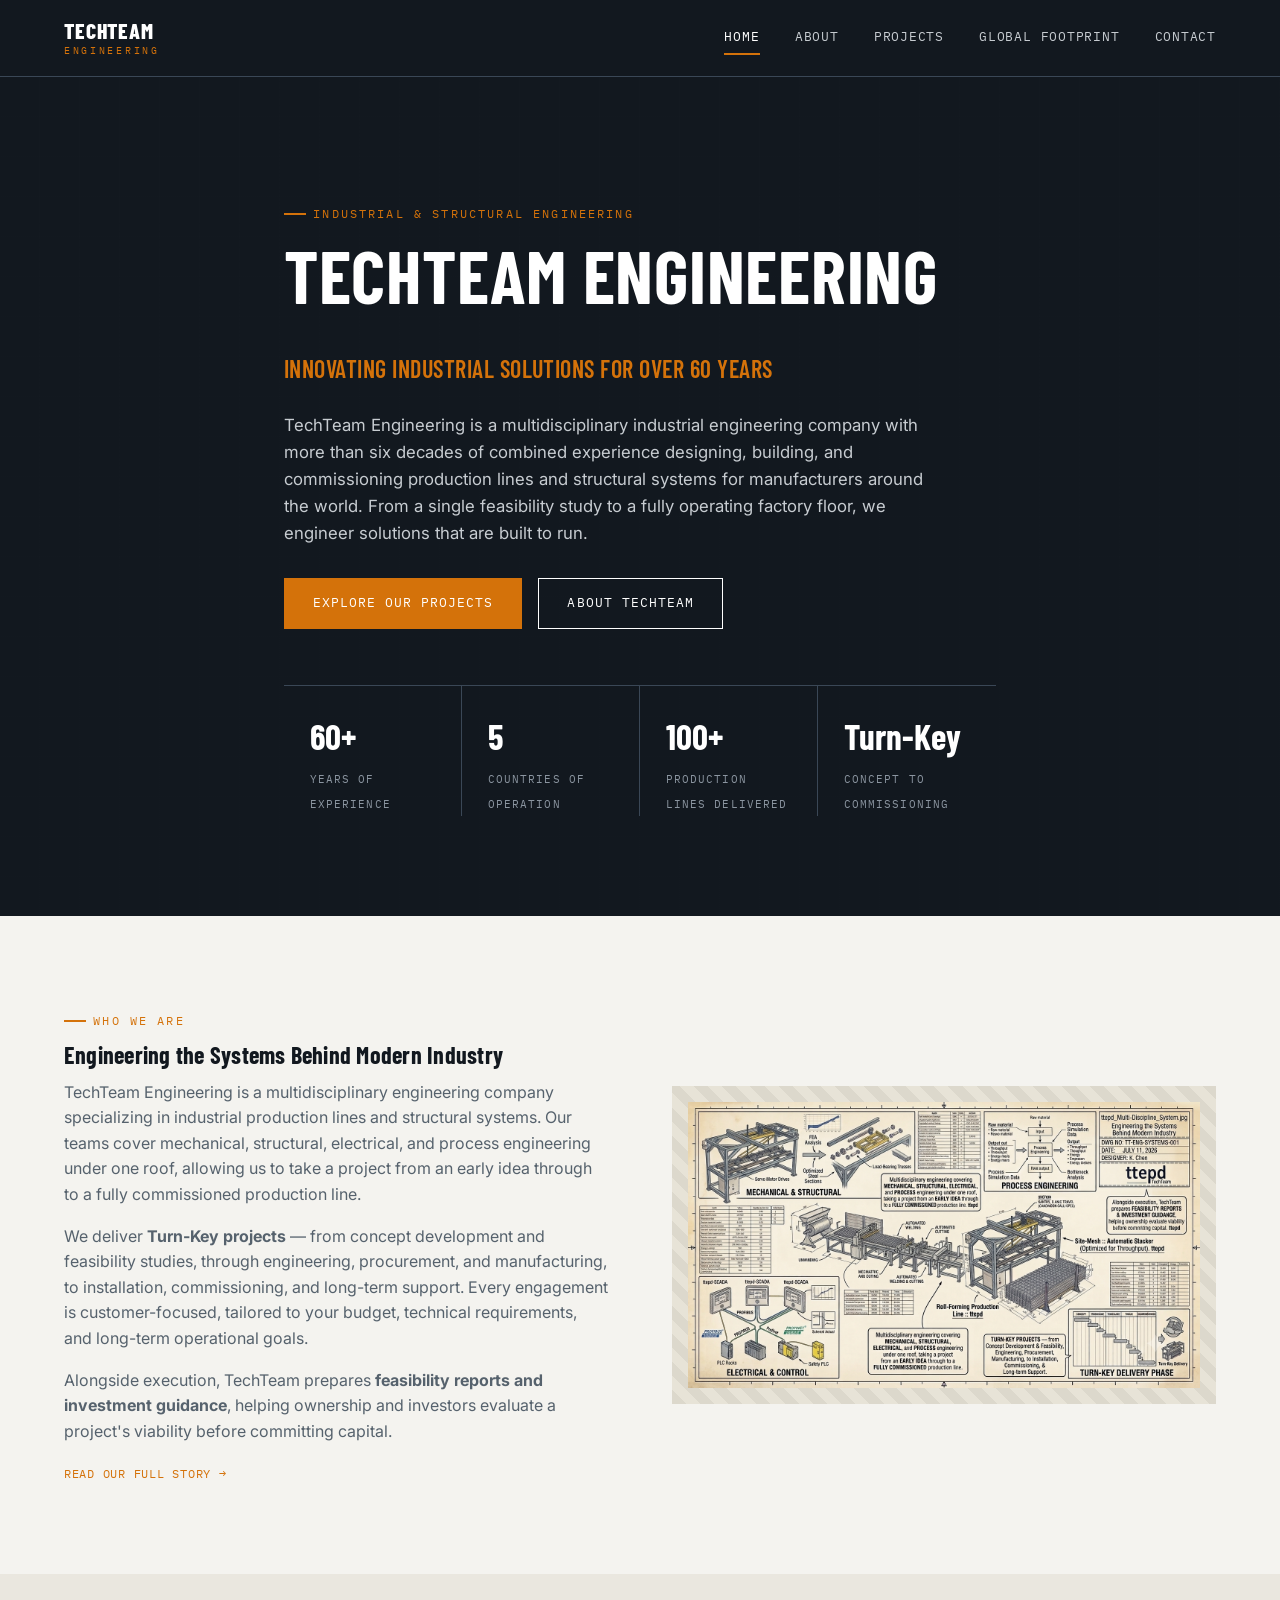
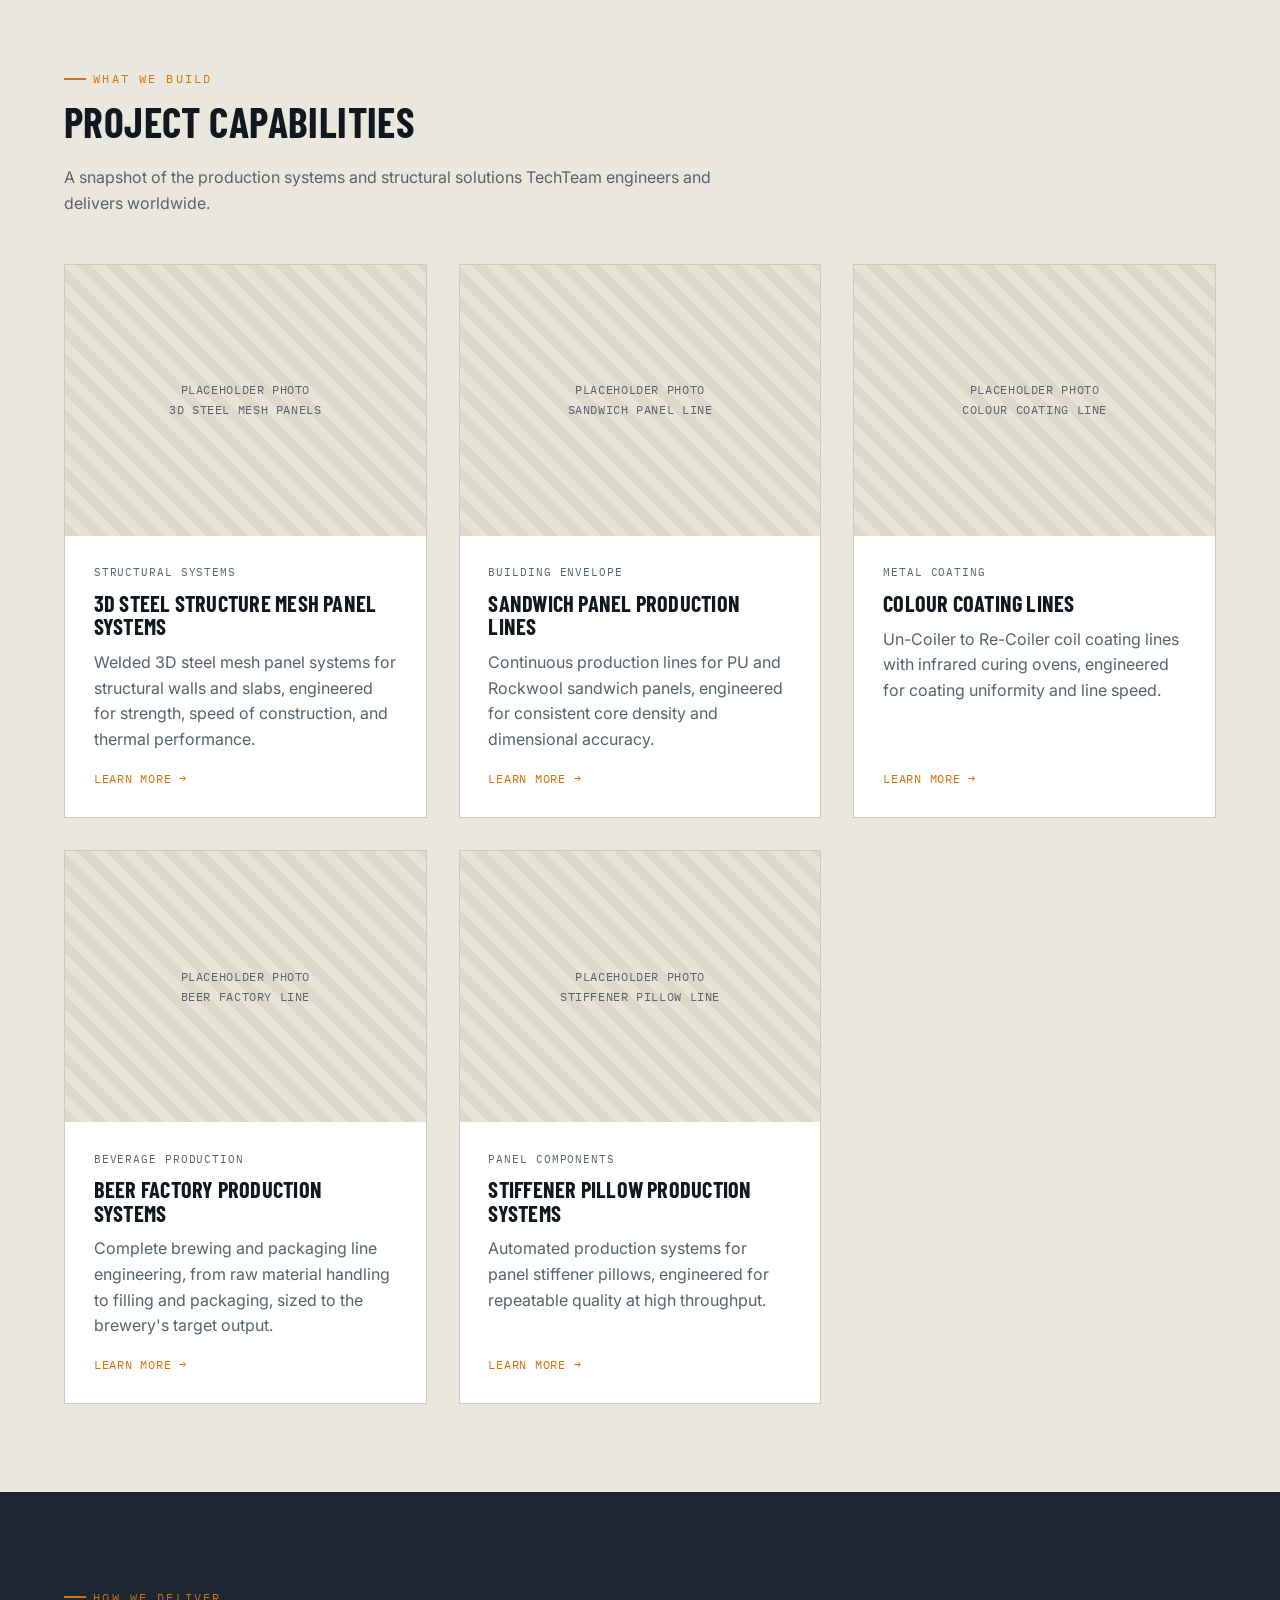
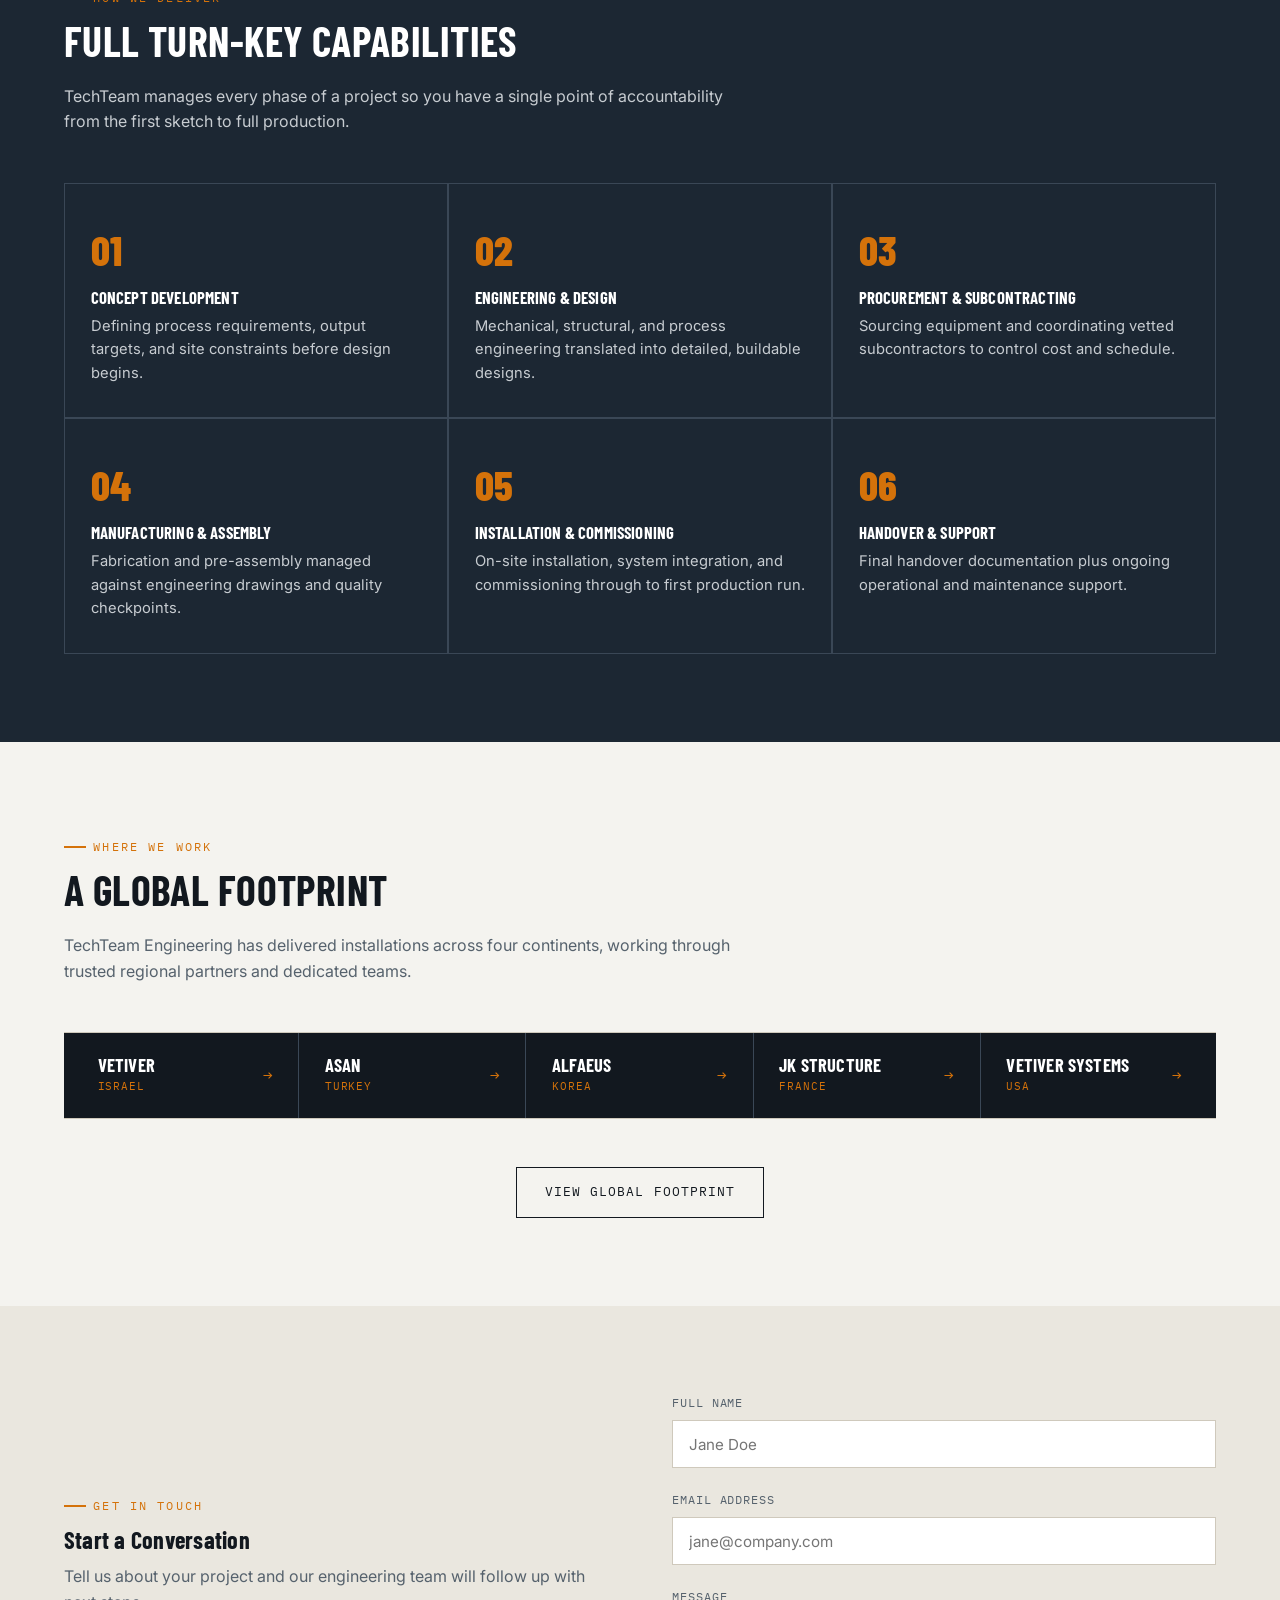
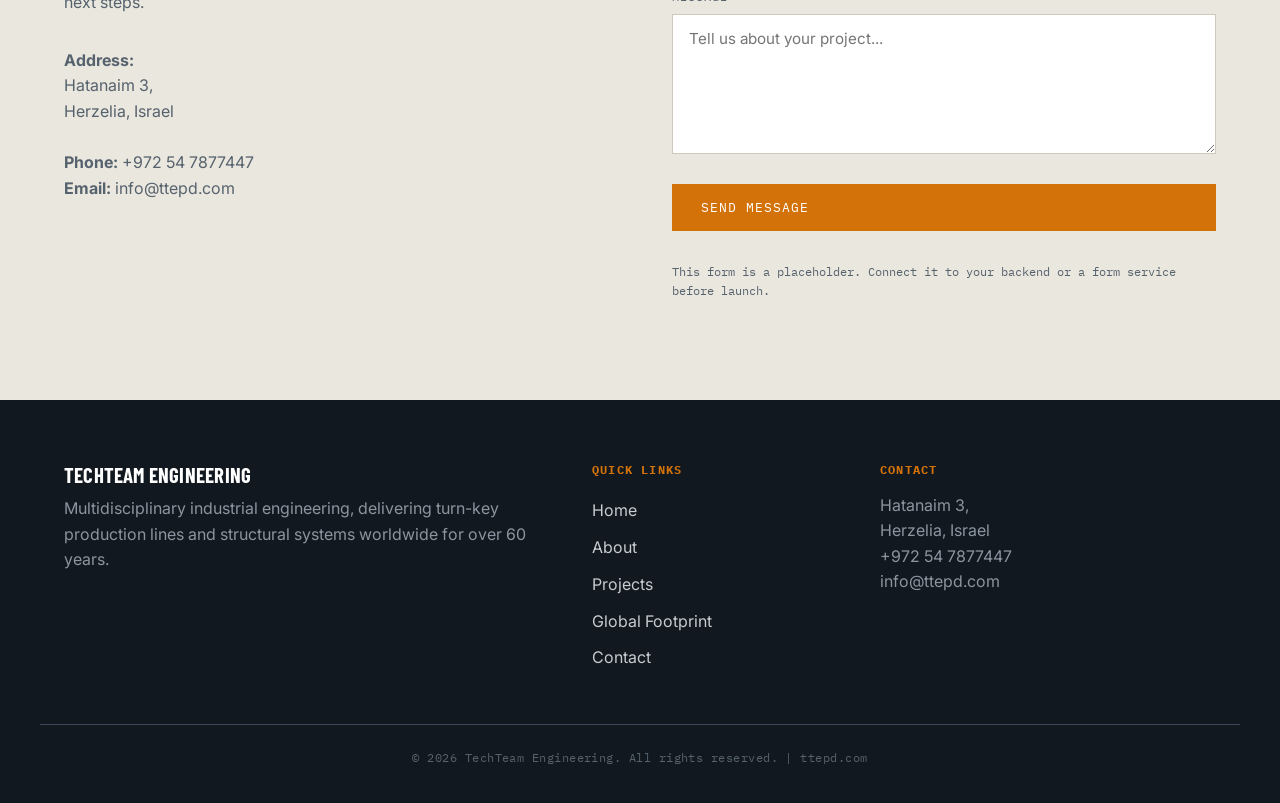
==== commit 40c4eaf0: "updated images" ====
--- a/index.html
+++ b/index.html
@@ -96,7 +96,7 @@
       <div>
         <!-- Placeholder: replace with a photo of a TechTeam facility, project, or team -->
         <div class="placeholder-img wide blueprint-frame">
-          <span>Placeholder Photo<br>Facility / Team / Project Image (1600×1000)</span>
+          <img src="images/turn_key_Hero.png" alt="TechTeam Engineering facility or project" class="wide">
         </div>
       </div>
     </div>
--- a/css/style.css
+++ b/css/style.css
@@ -765,3 +765,73 @@
 .text-center{ text-align:center; margin-left:auto; margin-right:auto; }
 .mt-lg{ margin-top:3rem; }
 .center-actions{ display:flex; justify-content:center; gap:1rem; flex-wrap:wrap; }
+
+/* ==========================================================================
+   ???
+   ========================================================================== */
+.overview-media{ display:block; }
+.overview-slideshow-shell{ margin-top:0; }
+.overview-slideshow-frame{
+  aspect-ratio:16/9;
+  min-height:0;
+  background:var(--color-ink);
+}
+.overview-slideshow-image{
+  width:100%;
+  height:100%;
+  object-fit:cover;
+  cursor:zoom-in;
+}
+
+.image-lightbox{
+  position:fixed;
+  inset:0;
+  background:rgba(10,14,18,.92);
+  display:none;
+  align-items:center;
+  justify-content:center;
+  padding:24px;
+  z-index:1200;
+}
+.image-lightbox.open{ display:flex; }
+
+.image-lightbox .lightbox-frame{
+  width:min(92vw, 1400px);
+  height:min(88vh, 900px);
+  display:flex;
+  align-items:center;
+  justify-content:center;
+}
+.image-lightbox img{
+  max-width:100%;
+  max-height:100%;
+  object-fit:contain;
+}
+.lightbox-close,
+.lightbox-nav{
+  position:absolute;
+  border:1px solid rgba(255,255,255,.25);
+  background:rgba(255,255,255,.1);
+  color:#fff;
+  cursor:pointer;
+}
+.lightbox-close{
+  top:20px;
+  right:20px;
+  width:42px;
+  height:42px;
+  font-size:1.3rem;
+}
+.lightbox-nav{
+  top:50%;
+  transform:translateY(-50%);
+  width:48px;
+  height:48px;
+  font-size:1.1rem;
+}
+.lightbox-nav.prev{ left:20px; }
+.lightbox-nav.next{ right:20px; }
+
+@media (max-width:640px){
+  .lightbox-nav{ display:none; }
+}
